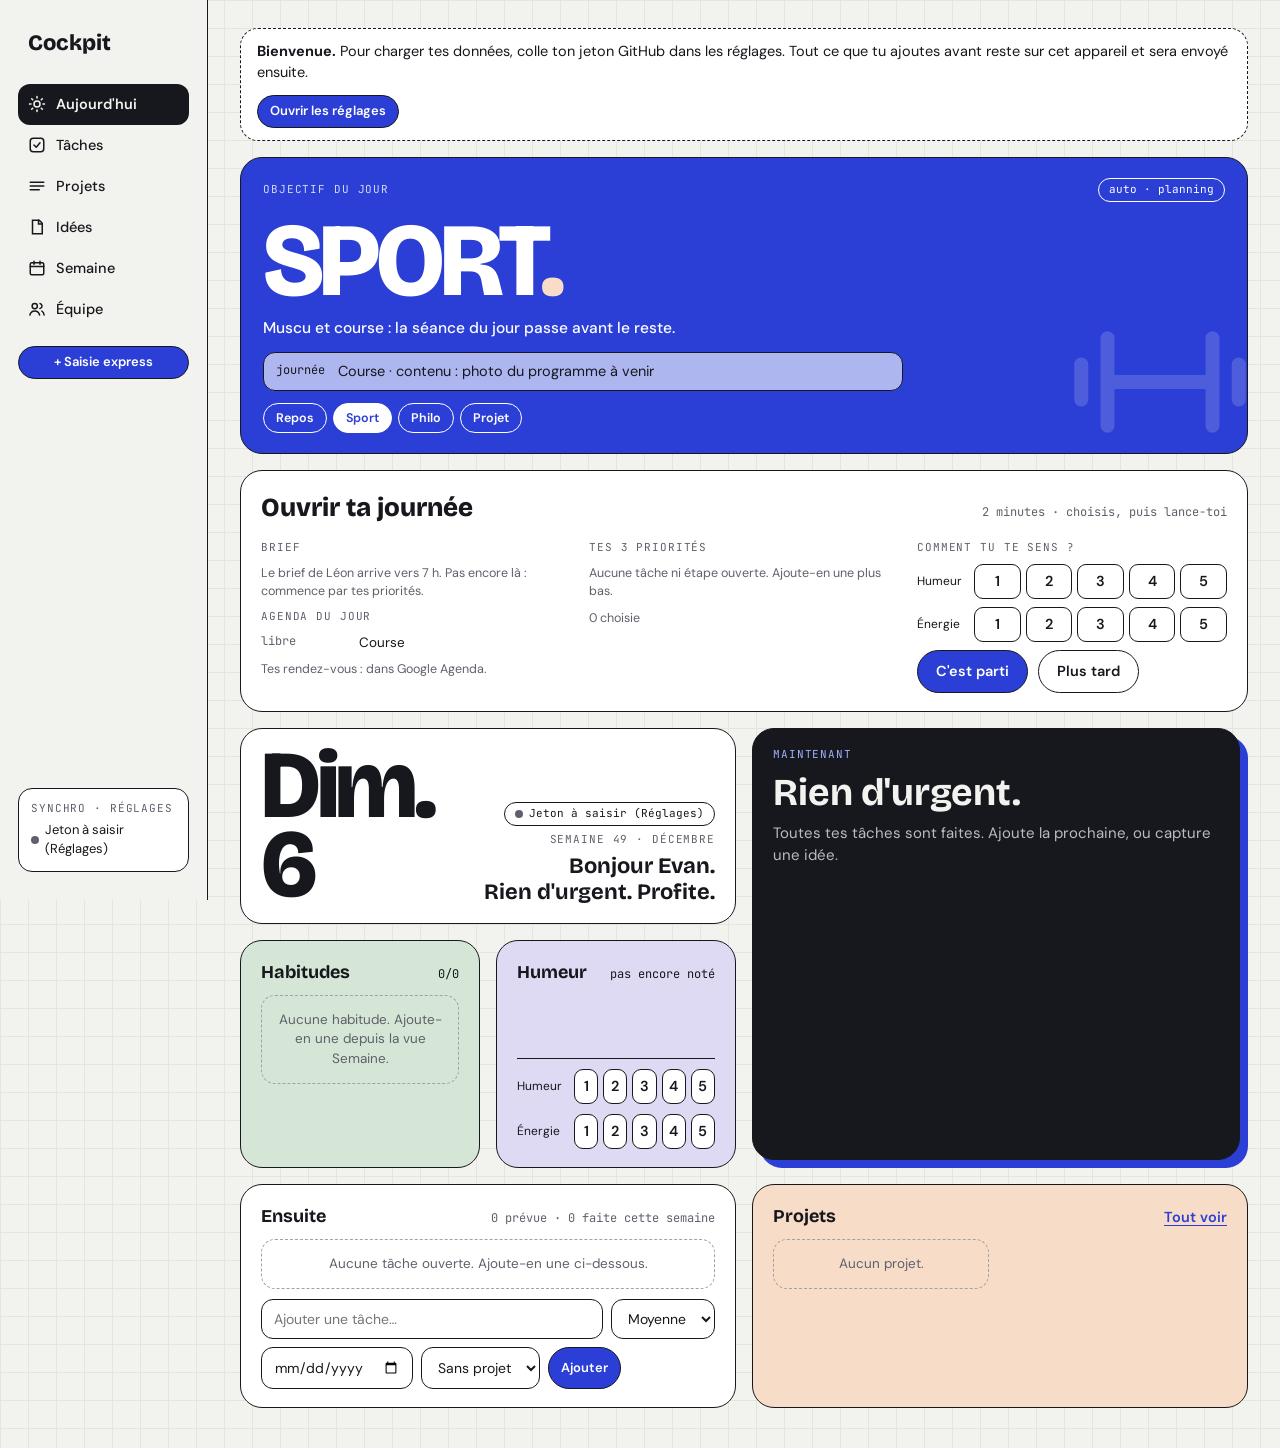
==== index.html @ 7bdf8d91 "app v1 Co-Authored-By: Claude Opus 5.5 <noreply@anthropic.com>" ====
<!doctype html>
<html lang="fr">
<head>
<meta charset="utf-8">
<meta name="viewport" content="width=device-width,initial-scale=1,viewport-fit=cover">
<title>Cockpit</title>
<meta name="description" content="Le tableau de bord d'Evan : tâches, projets, habitudes, humeur, rituels et équipe.">
<meta name="theme-color" content="#F2F3EE">
<meta name="color-scheme" content="light">
<meta name="apple-mobile-web-app-capable" content="yes">
<meta name="mobile-web-app-capable" content="yes">
<meta name="apple-mobile-web-app-title" content="Cockpit">
<meta name="apple-mobile-web-app-status-bar-style" content="default">
<link rel="manifest" href="manifest.webmanifest">
<link rel="icon" type="image/png" sizes="192x192" href="icons/icon-192.png">
<link rel="apple-touch-icon" href="icons/apple-touch-icon.png">
<link rel="preload" href="fonts/bricolage.woff2" as="font" type="font/woff2" crossorigin>
<link rel="preload" href="fonts/dmsans.woff2" as="font" type="font/woff2" crossorigin>
<link rel="stylesheet" href="styles.css">
</head>
<body>
<div class="app">
  <nav class="rail" aria-label="Navigation">
    <span class="brand">Cockpit</span>
    <div class="nav">
      <a href="#aujourdhui" data-v="aujourdhui"><svg width="18" height="18" viewBox="0 0 24 24" fill="none" stroke="currentColor" stroke-width="2" stroke-linecap="round" aria-hidden="true"><circle cx="12" cy="12" r="4"/><path d="M12 2v2M12 20v2M2 12h2M20 12h2M4.9 4.9l1.4 1.4M17.7 17.7l1.4 1.4M4.9 19.1l1.4-1.4M17.7 6.3l1.4-1.4"/></svg><span class="lbl">Aujourd'hui</span><span class="sr">Aujourd'hui</span></a>
      <a href="#taches" data-v="taches"><svg width="18" height="18" viewBox="0 0 24 24" fill="none" stroke="currentColor" stroke-width="2" stroke-linecap="round" stroke-linejoin="round" aria-hidden="true"><rect x="3" y="3" width="18" height="18" rx="4"/><path d="M8 12l3 3 5-6"/></svg><span class="lbl">Tâches</span><span class="sr">Tâches</span></a>
      <a href="#saisie" class="plus" data-qa><svg width="22" height="22" viewBox="0 0 24 24" fill="none" stroke="currentColor" stroke-width="2.4" stroke-linecap="round" aria-hidden="true"><path d="M12 5v14M5 12h14"/></svg><span class="sr">Saisie express</span></a>
      <a href="#projets" data-v="projets"><svg width="18" height="18" viewBox="0 0 24 24" fill="none" stroke="currentColor" stroke-width="2" stroke-linecap="round" aria-hidden="true"><path d="M3 7h18M3 12h18M3 17h12"/></svg><span class="lbl">Projets</span><span class="sr">Projets</span></a>
      <a href="#notes" data-v="notes"><svg width="18" height="18" viewBox="0 0 24 24" fill="none" stroke="currentColor" stroke-width="2" stroke-linecap="round" aria-hidden="true"><path d="M6 3h9l4 4v14H6z"/><path d="M14 3v5h5"/></svg><span class="lbl">Idées</span><span class="sr">Boîte à idées</span></a>
      <a href="#semaine" data-v="semaine"><svg width="18" height="18" viewBox="0 0 24 24" fill="none" stroke="currentColor" stroke-width="2" stroke-linecap="round" aria-hidden="true"><rect x="3" y="5" width="18" height="16" rx="2"/><path d="M3 10h18M8 3v4M16 3v4"/></svg><span class="lbl">Semaine</span><span class="sr">Semaine</span></a>
      <a href="#equipe" data-v="equipe"><svg width="18" height="18" viewBox="0 0 24 24" fill="none" stroke="currentColor" stroke-width="2" stroke-linecap="round" aria-hidden="true"><circle cx="9" cy="8" r="3.5"/><path d="M2.5 20c.8-3.6 3.4-5.5 6.5-5.5s5.7 1.9 6.5 5.5"/><path d="M16 4.6a3.5 3.5 0 0 1 0 6.8M18.5 14.8c1.7.8 2.7 2.6 3 5.2"/></svg><span class="lbl">Équipe</span><span class="sr">Équipe</span><span class="badge" id="eq-badge" hidden></span></a>
    </div>
    <button class="btn primary sm qa-open" type="button" data-qa>+ Saisie express</button>
    <a class="sync" href="#reglages" aria-label="Synchronisation et réglages">
      <span class="eyebrow">Synchro · Réglages</span>
      <span class="st"><span class="dot wait" id="sync-dot"></span><span id="sync-t">Démarrage…</span></span>
    </a>
  </nav>

  <main>
    <!-- AUJOURD'HUI -->
    <section class="view" id="v-aujourdhui" aria-label="Aujourd'hui">
      <div class="banner" id="setup-banner" hidden><span><strong>Bienvenue.</strong> Pour charger tes données, colle ton jeton GitHub dans les réglages. Tout ce que tu ajoutes avant reste sur cet appareil et sera envoyé ensuite.</span><a class="btn primary sm" href="#reglages" style="text-decoration:none">Ouvrir les réglages</a></div>
      <div class="bento">
        <section class="tile s4 obj" id="obj" hidden aria-label="Objectif du jour"></section>
        <section class="tile s4 ritual" id="ritual" hidden aria-label="Rituel du jour"></section>
        <section class="tile datet s2" aria-label="Date">
          <div class="bigdate" id="bigdate">—</div>
          <div class="greet"><a class="synclink" href="#reglages" id="sync-chip" aria-label="État de la synchronisation"><span class="dot wait" id="sync-dot2"></span><span id="sync-t2">…</span></a><span class="eyebrow" id="weekl">—</span><b id="greet">Bonjour Evan.</b></div>
        </section>
        <section class="tile ink focus s2 r2" id="focus" aria-labelledby="f-title"></section>
        <section class="tile sage" aria-labelledby="h-hab">
          <div class="th"><h2 id="h-hab">Habitudes</h2><span class="mono" id="hab-n">0/0</span></div>
          <div id="hab-today"></div>
        </section>
        <section class="tile lilac" aria-labelledby="h-mood">
          <div class="th"><h2 id="h-mood">Humeur</h2><span class="mono" id="mood-avg">—</span></div>
          <div class="bars" id="mood-bars" aria-hidden="true"></div>
          <div class="scale" id="sc-m"></div>
          <div class="scale" id="sc-e"></div>
        </section>
        <section class="tile s2" aria-labelledby="h-next">
          <div class="th"><h2 id="h-next">Ensuite</h2><span class="mono" id="next-meta"></span></div>
          <ul class="rows" id="next-list"></ul>
          <form class="form" id="task-form" autocomplete="off">
            <label class="sr" for="task-title">Nouvelle tâche</label>
            <input class="field grow" id="task-title" placeholder="Ajouter une tâche…" required>
            <label class="sr" for="task-prio">Priorité</label>
            <select class="field" id="task-prio"><option value="haute">Haute</option><option value="moyenne" selected>Moyenne</option><option value="basse">Basse</option></select>
            <label class="sr" for="task-due">Échéance</label>
            <input class="field" type="date" id="task-due">
            <label class="sr" for="task-goal">Projet</label>
            <select class="field" id="task-goal"><option value="">Sans projet</option></select>
            <button class="btn primary sm" type="submit" id="task-submit">Ajouter</button>
            <button class="btn sm" type="button" id="task-cancel" hidden>Annuler</button>
          </form>
        </section>
        <section class="tile peach s2" aria-labelledby="h-prj">
          <div class="th"><h2 id="h-prj">Projets</h2><a class="linkbtn" href="#projets">Tout voir</a></div>
          <div class="pgrid" id="prj-mini"></div>
        </section>
      </div>
    </section>

    <!-- SEMAINE -->
    <section class="view" id="v-semaine" aria-label="Semaine" hidden>
      <div class="wkhead">
        <div><span class="eyebrow" id="wk-range">—</span><h1 id="wk-title">Semaine</h1></div>
        <div class="btns" style="margin-top: 0;">
          <button class="btn" type="button" id="wk-prev">Semaine précédente</button>
          <button class="btn" type="button" id="wk-now" hidden>Cette semaine</button>
          <button class="btn" type="button" id="wk-next">Semaine suivante</button>
        </div>
      </div>
      <section class="tile edt" id="edt" aria-labelledby="h-edt"></section>
      <div class="days" id="days"></div>
      <div class="bento">
        <section class="tile s2" aria-labelledby="h-hw"><div class="th"><h2 id="h-hw">Habitudes de la semaine</h2></div><div class="hgrid" id="hgrid"></div></section>
        <section class="tile peach" aria-labelledby="h-left"><div class="th"><h2 id="h-left">Reste à faire</h2></div><div class="bigdate" style="font-size: 64px;" id="left-n">0</div><span id="left-t"></span></section>
        <section class="tile lilac" aria-labelledby="h-prod"><div class="th"><h2 id="h-prod">Tâches faites</h2><span class="mono">8 semaines</span></div><div id="prod"></div></section>
        <section class="tile s4" aria-labelledby="h-m30"><div class="th"><h2 id="h-m30">Humeur et énergie</h2><span class="mono">30 jours · <span style="color: var(--blue);">humeur</span> · énergie</span></div><div id="m30"></div></section>
      </div>
    </section>

    <!-- TACHES -->
    <section class="view" id="v-taches" aria-label="Tâches" hidden>
      <div class="wkhead"><div><span class="eyebrow" id="tk-meta">—</span><h1 id="tk-h">Tâches</h1></div><button class="btn primary sm" type="button" data-qa>+ Nouvelle tâche</button></div>
      <div class="tabs" id="tk-tabs" role="group" aria-label="Listes"></div>
      <div class="tabs" id="tk-tagbar" role="group" aria-label="Filtrer par tag" hidden></div>
      <section class="tile" id="tk-body" aria-live="polite"></section>
    </section>

    <!-- PROJETS -->
    <section class="view" id="v-projets" aria-label="Projets" hidden>
      <div class="wkhead"><div><span class="eyebrow" id="prj-meta">—</span><h1>Projets</h1></div></div>
      <form class="form tile" id="goal-form" autocomplete="off" style="flex-direction: row; padding: 12px;">
        <label class="sr" for="goal-title">Nouveau projet</label>
        <input class="field grow" id="goal-title" placeholder="Nouveau projet…" required>
        <button class="btn primary sm" type="submit">Créer le projet</button>
      </form>
      <section class="tile peach" id="shop" hidden aria-labelledby="h-shop">
        <div class="th"><h2 id="h-shop">Liste d'achats</h2><button class="btn sm" type="button" id="shop-copy">Copier la liste</button></div>
        <ul class="plist shop" id="shop-list"></ul>
      </section>
      <div class="pcards" id="pcards"></div>
    </section>

    <!-- NOTES -->
    <section class="view" id="v-notes" aria-label="Notes" hidden>
      <div class="wkhead"><div><span class="eyebrow">Capture rapide</span><h1>Boîte à idées</h1></div></div>
      <section class="tile" aria-labelledby="h-cap">
        <div class="th"><h2 id="h-cap">Vider ta tête</h2><span class="mono">texte et références : Léon range tout le soir</span></div>
        <div class="capkinds" role="group" aria-label="Type de capture" id="kinds"></div>
        <label class="sr" for="cap-text">Ta capture</label>
        <textarea class="field" id="cap-text" placeholder="Une idée, une référence, une chose à acheter, une pensée pour ton journal…"></textarea>
        <div class="caprow">
          <label class="sr" for="cap-goal">Projet concerné</label>
          <select class="field" id="cap-goal"><option value="">Projet : à deviner</option></select>
        </div>
        <div class="btns" style="margin-top: 0;"><button class="btn primary sm" type="button" id="cap-save">Enregistrer</button><span class="hint" id="cap-hint">Photos : pas encore dans l'app. Décris la photo en texte, ou envoie-la dans le Cockpit en ligne ou au bureau de Léon.</span></div>
      </section>
      <section class="tile" aria-labelledby="h-inbox">
        <div class="th"><h2 id="h-inbox">En attente de rangement</h2><span class="mono" id="inbox-n"></span></div>
        <span class="hint" id="inbox-hint" hidden>La revue du soir de Léon range tout ça dans le coffre.</span>
        <div id="inbox"></div>
      </section>
    </section>

    <!-- ÉQUIPE -->
    <section class="view" id="v-equipe" aria-label="Équipe" hidden>
      <div class="wkhead"><div><span class="eyebrow" id="eq-meta">—</span><h1>Équipe</h1></div></div>
      <section class="tile ink" aria-labelledby="h-ask">
        <div class="th"><h2 id="h-ask">Demande à Léon</h2><span class="mono" style="color:#B8BCC6">ton directeur de compte</span></div>
        <label class="sr" for="eq-text">Ta demande</label>
        <textarea class="field" id="eq-text" placeholder="Ce que tu veux qu'on fasse pour toi : « compare 3 assurances habitation pour l'appart », « fais-moi une fiche de révision sur Newton »…"></textarea>
        <div class="form">
          <label class="sr" for="eq-due">Pour quand (optionnel)</label><input type="date" class="field" id="eq-due" title="Pour quand (optionnel)">
          <button class="btn light sm" type="button" id="eq-send">Envoyer à Léon</button>
          <a class="btn outline sm" style="text-decoration:none" href="https://claude.ai/code/session_01Lu3W2sovapt3TaBs8cNgh7" target="_blank" rel="noopener">Ouvrir le bureau de Léon ↗</a>
        </div>
        <span class="hint" style="color:#B8BCC6">Ici : une demande courte, traitée vers 7 h, 13 h et 20 h. Pour discuter, joindre un document ou suivre un travail en direct : le bureau de Léon.</span>
      </section>
      <section class="tile" aria-labelledby="h-tk">
        <div class="th"><h2 id="h-tk">Tickets</h2><span class="mono" id="eq-n"></span></div>
        <div class="tabs" id="eq-tabs" role="group" aria-label="Filtrer les tickets"></div>
        <div id="eq-list"></div>
      </section>
      <div class="bento">
        <section class="tile s2 lilac" aria-labelledby="h-com"><div class="th"><h2 id="h-com">Comité de direction</h2><span class="mono" id="eq-com-d"></span></div><div class="brief" id="eq-com"></div></section>
        <section class="tile s2 peach" aria-labelledby="h-bud"><div class="th"><h2 id="h-bud">Budget IA</h2><span class="mono">tickets traités · 7 jours</span></div><div id="eq-bud"></div></section>
        <section class="tile s4" aria-labelledby="h-team"><div class="th"><h2 id="h-team">L'équipe</h2><span class="mono">qui fait quoi</span></div><div class="team" id="eq-team"></div></section>
        <section class="tile s4" aria-labelledby="h-jrn"><div class="th"><h2 id="h-jrn">Journal des actions</h2><span class="mono">les plus récentes</span></div><ul class="jrn" id="eq-jrn"></ul></section>
      </div>
    </section>

    <!-- RÉGLAGES -->
    <section class="view" id="v-reglages" aria-label="Réglages" hidden>
      <div class="wkhead"><div><span class="eyebrow" id="set-meta">Synchronisation avec le coffre</span><h1>Réglages</h1></div></div>
      <div class="bento">
        <section class="tile s2" aria-labelledby="h-sync">
          <div class="th"><h2 id="h-sync">Synchronisation</h2><span class="mono" id="set-st"></span></div>
          <dl class="kv2" id="set-kv"></dl>
          <div class="btns"><button class="btn primary sm" type="button" id="set-sync">Synchroniser maintenant</button></div>
        </section>
        <section class="tile s2 lilac" aria-labelledby="h-tok">
          <div class="th"><h2 id="h-tok">Jeton GitHub</h2><span class="mono" id="tok-st"></span></div>
          <form id="set-form" class="setgrid" autocomplete="off">
            <label class="full">Jeton (« fine-grained », limité au dépôt du coffre)
              <input class="field" type="password" id="set-token" placeholder="github_pat_…" autocomplete="off" autocapitalize="off" spellcheck="false">
            </label>
            <details class="adv full"><summary>Dépôt et dossier (déjà remplis)</summary>
              <div class="setgrid" style="margin-top:8px">
                <label>Propriétaire<input class="field" id="set-owner" autocapitalize="off" spellcheck="false"></label>
                <label>Dépôt<input class="field" id="set-repo" autocapitalize="off" spellcheck="false"></label>
                <label>Branche<input class="field" id="set-branch" autocapitalize="off" spellcheck="false"></label>
                <label>Dossier des données<input class="field" id="set-dir" autocapitalize="off" spellcheck="false"></label>
              </div>
            </details>
            <div class="btns full" style="margin-top:0"><button class="btn primary sm" type="submit">Enregistrer</button><button class="btn sm" type="button" id="set-test">Tester le jeton</button></div>
            <div class="full" id="set-res" role="status"></div>
          </form>
          <span class="hint">Le jeton reste seulement sur cet appareil. Il n'est jamais écrit dans le coffre. Laisse le champ vide pour garder le jeton actuel.</span>
        </section>
        <section class="tile s2 peach" aria-labelledby="h-lim">
          <div class="th"><h2 id="h-lim">Ce que l'app ne fait pas (v1)</h2></div>
          <ul class="limits">
            <li>Pas de copilote : demande à Léon (onglet Équipe ou son bureau).</li>
            <li>Pas de photos : les photos déjà jointes restent visibles dans le Cockpit en ligne.</li>
            <li>Pas de Google Agenda : l'app montre le programme de 10 semaines, pas tes rendez-vous.</li>
          </ul>
        </section>
        <section class="tile s2" aria-labelledby="h-dev">
          <div class="th"><h2 id="h-dev">Cet appareil</h2><span class="mono" id="app-ver"></span></div>
          <span class="hint">Effacer le jeton et la copie locale (par exemple avant de prêter ou de revendre l'appareil). Les changements pas encore envoyés seraient perdus.</span>
          <div class="btns"><button class="x" type="button" id="set-forget">Oublier cet appareil</button></div>
        </section>
      </div>
    </section>
  </main>
</div>
<div class="toast" id="toast" hidden role="status"></div>
<div class="update" id="update" hidden role="status"><span>Nouvelle version de l'app.</span><button class="btn light sm" type="button" id="update-go">Recharger</button></div>
<div class="qa-back" id="qa" hidden>
  <form class="tile qa" id="qa-form" autocomplete="off" role="dialog" aria-modal="true" aria-labelledby="qa-h">
    <div class="th"><h2 id="qa-h">Saisie express</h2><span class="mono">touche N · Échap pour fermer</span></div>
    <label class="sr" for="qa-title">Titre de la tâche</label>
    <input class="field ttl" id="qa-title" placeholder="Nouvelle tâche… (#tag pour étiqueter)" required maxlength="200">
    <span class="eyebrow">Quand je la fais</span>
    <div class="tabs" id="qa-when" role="group" aria-label="Quand"></div>
    <label class="sr" for="qa-start">Date où je m'y mets</label>
    <input type="date" class="field" id="qa-start" hidden>
    <div class="form">
      <label class="sr" for="qa-goal">Projet</label><select class="field grow" id="qa-goal"></select>
      <label class="sr" for="qa-prio">Priorité</label><select class="field" id="qa-prio"><option value="haute">Haute</option><option value="moyenne" selected>Moyenne</option><option value="basse">Basse</option></select>
      <label class="sr" for="qa-due">Échéance</label><input type="date" class="field" id="qa-due" title="Échéance (date limite)">
    </div>
    <label class="sr" for="qa-tags">Tags</label>
    <input class="field" id="qa-tags" placeholder="Tags, séparés par des virgules (ex. école, appel)">
    <div class="btns"><button class="btn primary" type="submit">Ajouter</button><button class="btn" type="button" id="qa-close">Annuler</button></div>
    <span class="hint" id="qa-hint">Sans choix, elle va dans la boîte de réception : tu la tries plus tard.</span>
  </form>
</div>
<script src="merge.js"></script>
<script src="store.js"></script>
<script src="app.js"></script>
</body>
</html>
---- styles.css ----
/* Cockpit app · styles. Direction artistique du Cockpit (« Encre × Bento ») : papier quadrillé, tuiles cernées d'encre.
   Polices embarquées (fonts/, licence SIL Open Font License) : l'app ne charge rien depuis Internet. */
@font-face { font-family: "Bricolage Grotesque"; src: url(fonts/bricolage.woff2) format("woff2"); font-weight: 200 800; font-style: normal; font-display: swap; }
@font-face { font-family: "DM Sans"; src: url(fonts/dmsans.woff2) format("woff2"); font-weight: 100 1000; font-style: normal; font-display: swap; }
@font-face { font-family: "JetBrains Mono"; src: url(fonts/jbmono.woff2) format("woff2"); font-weight: 100 800; font-style: normal; font-display: swap; }
html { padding-top: env(safe-area-inset-top, 0px); scroll-padding-top: env(safe-area-inset-top, 0px); -webkit-text-size-adjust: 100%; }
body { margin: 0; padding: 0; }
img { max-width: 100%; }
[hidden]:not([hidden=until-found i]) { display: none !important; }
:root {
  color-scheme: light;
  --paper: #F2F3EE; --grid: #E4E6DE; --ink: #16181D; --ink-2: #262932; --muted: #5D616B; --line: #DADCD3;
  --blue: #2B3FD6; --blue-soft: #9FB0FF; --white: #FFFFFF;
  --sage: #D6E6D6; --lilac: #DFDAF3; --peach: #F7DCC8; --good: #2F8A57; --bad: #B33A24;
  --f-display: "Bricolage Grotesque", "Avenir Next", system-ui, sans-serif;
  --f-body: "DM Sans", system-ui, -apple-system, "Segoe UI", sans-serif;
  --f-mono: "JetBrains Mono", ui-monospace, "SF Mono", Menlo, monospace;
}
* { box-sizing: border-box; }
html, body { background: var(--paper); }
body { color: var(--ink); font-family: var(--f-body); font-size: 14.5px; line-height: 1.45;
  background-image: linear-gradient(var(--grid) 1px, transparent 1px), linear-gradient(90deg, var(--grid) 1px, transparent 1px); background-size: 28px 28px; }
button, input, select, textarea { font: inherit; color: inherit; }
:focus-visible { outline: 2.5px solid var(--blue); outline-offset: 2px; }
.sr { position: absolute; width: 1px; height: 1px; overflow: hidden; clip: rect(0 0 0 0); white-space: nowrap; }
.mono { font-family: var(--f-mono); }
.eyebrow { font-family: var(--f-mono); font-size: 11px; letter-spacing: .08em; text-transform: uppercase; color: var(--muted); }

.app { display: flex; min-height: 100vh; }
.rail { width: 208px; flex: none; border-right: 1.5px solid var(--ink); background: var(--paper); padding: 28px 18px; display: flex; flex-direction: column; gap: 6px; position: sticky; top: 0; height: 100vh; }
.brand { font-family: var(--f-display); font-weight: 800; font-size: 22px; padding: 0 10px 18px; }
.nav a { display: flex; align-items: center; gap: 10px; padding: 10px; border-radius: 12px; color: var(--ink); text-decoration: none; font-weight: 500; }
.nav a:hover { background: var(--white); }
.nav a[aria-current="page"] { background: var(--ink); color: var(--paper); font-weight: 600; }
.nav svg { flex: none; }
.nav .plus { display: none; }
.sync { margin-top: auto; border: 1.5px solid var(--ink); border-radius: 14px; background: var(--white); padding: 12px; display: flex; flex-direction: column; gap: 4px; }
.sync .st { display: flex; align-items: center; gap: 6px; font-size: 13px; }
.dot { width: 8px; height: 8px; border-radius: 50%; background: var(--muted); flex: none; }
.dot.ok { background: var(--good); } .dot.wait { background: #C28A1C; } .dot.err { background: var(--bad); }

main { flex: 1; min-width: 0; padding-block: 28px 40px; padding-left: max(32px, env(safe-area-inset-left, 0px)); padding-right: max(32px, env(safe-area-inset-right, 0px)); display: flex; flex-direction: column; gap: 16px; max-width: 1280px; }
.view { display: flex; flex-direction: column; gap: 16px; }
.view[hidden] { display: none !important; }
.bento { display: grid; grid-template-columns: repeat(4, minmax(0, 1fr)); gap: 16px; grid-auto-flow: row dense; }
.s2 { grid-column: span 2; } .s4 { grid-column: span 4; } .r2 { grid-row: span 2; }

.tile { border: 1.5px solid var(--ink); border-radius: 22px; background: var(--white); padding: 18px 20px; display: flex; flex-direction: column; gap: 10px; min-width: 0; }
.tile.sage { background: var(--sage); } .tile.lilac { background: var(--lilac); } .tile.peach { background: var(--peach); }
.tile.ink { background: var(--ink); color: var(--paper); box-shadow: 8px 8px 0 var(--blue); margin: 0 8px 8px 0; }
.th { display: flex; justify-content: space-between; align-items: baseline; gap: 10px; }
.th h2, .th h3 { margin: 0; font-family: var(--f-display); font-weight: 700; font-size: 18px; }
.th .mono { font-size: 12px; color: var(--muted); }
.tile.sage .th .mono, .tile.lilac .th .mono, .tile.peach .th .mono { color: var(--ink); }

/* date tile */
.datet { flex-direction: row; align-items: flex-end; justify-content: space-between; gap: 16px; min-height: 170px; }
.bigdate { font-family: var(--f-display); font-weight: 800; font-size: 96px; line-height: .82; letter-spacing: -.04em; }
.greet { display: flex; flex-direction: column; align-items: flex-end; gap: 6px; text-align: right; }
.greet b { font-family: var(--f-display); font-weight: 700; font-size: 22px; line-height: 1.15; text-wrap: balance; }

/* focus */
.focus .fh { display: flex; justify-content: space-between; align-items: center; gap: 10px; }
.focus .fh .eyebrow { color: var(--blue-soft); }
.pill { display: inline-flex; align-items: center; font-size: 12px; font-weight: 600; padding: 3px 10px; border-radius: 999px; background: var(--peach); color: var(--ink); white-space: nowrap; }
.pill.blue { background: var(--blue); color: var(--white); } .pill.ghost { background: transparent; border: 1.5px solid currentColor; }
.ftitle { font-family: var(--f-display); font-weight: 700; font-size: 38px; line-height: 1.05; overflow-wrap: anywhere; text-wrap: balance; }
.fmeta { color: #B8BCC6; font-size: 15px; }
.steps { display: flex; flex-direction: column; gap: 8px; list-style: none; margin: 0; padding: 0; }
.step { display: grid; grid-template-columns: auto minmax(0, 1fr) auto; align-items: center; gap: 12px; padding: 11px 14px; border-radius: 14px; background: var(--ink-2); }
.step.next { outline: 1.5px solid var(--blue-soft); }
.step.done .t { text-decoration: line-through; color: #8C919C; }
.step .t { overflow-wrap: anywhere; }
.box { width: 20px; height: 20px; border-radius: 6px; border: 1.5px solid currentColor; background: transparent; padding: 0; cursor: pointer; display: grid; place-items: center; color: inherit; flex: none; }
.box.on { background: var(--blue); border-color: var(--blue); }
.box.on::after { content: ""; width: 9px; height: 5px; border-left: 2px solid #fff; border-bottom: 2px solid #fff; transform: rotate(-45deg) translate(1px, -1px); }
.focus .box { color: var(--blue-soft); }
.addline { display: flex; gap: 8px; }
.addline input { flex: 1; min-width: 0; }
.field { background: var(--white); border: 1.5px solid var(--ink); border-radius: 12px; padding: 9px 12px; font-size: 14px; }
.field:focus { outline: none; border-color: var(--blue); box-shadow: 0 0 0 2px var(--blue-soft); }
.focus .field { background: var(--ink-2); border-color: #3A3E49; color: var(--paper); }
.focus .field::placeholder { color: #8C919C; }
.btns { display: flex; flex-wrap: wrap; gap: 10px; margin-top: auto; }
.btn { border: 1.5px solid var(--ink); border-radius: 999px; padding: 10px 18px; font-weight: 600; cursor: pointer; background: var(--white); color: var(--ink); }
.btn:hover { background: var(--paper); }
.btn.primary { background: var(--blue); border-color: var(--ink); color: var(--white); }
.btn.primary:hover { filter: brightness(1.08); background: var(--blue); }
.btn.light { background: var(--paper); border-color: var(--paper); color: var(--ink); }
.btn.outline { background: transparent; border-color: #5D616B; color: var(--paper); }
.btn.outline:hover { border-color: var(--paper); background: transparent; }
.btn.sm { padding: 6px 12px; font-size: 13px; }
.btn:disabled { opacity: .45; cursor: not-allowed; }
.x { background: none; border: 0; color: var(--muted); cursor: pointer; padding: 4px 8px; border-radius: 8px; font-size: 13px; }
.x:hover { color: var(--bad); background: rgba(179,58,36,.08); }
.x.arm { color: var(--bad); font-weight: 600; }
.x.go { color: var(--muted); }
.x.go[aria-pressed="true"] { color: var(--white); background: var(--blue); }
.x.go[aria-pressed="true"]:hover { color: var(--white); background: var(--blue); filter: brightness(1.1); }
.tag.doing { font-family: var(--f-body); font-weight: 600; font-size: 12px; color: var(--blue); background: #EEF0FD; border: 1.5px solid var(--blue); padding: 1px 8px; border-radius: 999px; }
.plist .tag.doing { margin-left: 6px; white-space: nowrap; vertical-align: 1px; }
.focus .x { color: #8C919C; }

/* habits / mood */
.hab { display: flex; align-items: center; gap: 10px; width: 100%; background: none; border: 0; padding: 4px 0; cursor: pointer; text-align: left; }
.hab .sq { width: 24px; height: 24px; border-radius: 7px; border: 1.5px solid var(--ink); background: var(--white); flex: none; display: grid; place-items: center; }
.hab.on .sq { background: var(--ink); }
.hab.on .sq::after { content: ""; width: 10px; height: 5px; border-left: 2px solid var(--paper); border-bottom: 2px solid var(--paper); transform: rotate(-45deg) translate(1px, -1px); }
.hab .n { flex: 1; min-width: 0; overflow-wrap: anywhere; }
.hab .s { font-family: var(--f-mono); font-size: 11px; }
.bars { display: flex; align-items: flex-end; gap: 5px; height: 64px; border-bottom: 1.5px solid var(--ink); }
.bars span { flex: 1; border-radius: 6px 6px 0 0; background: var(--ink); min-height: 2px; }
.bars span.hi { background: var(--blue); } .bars span.none { background: transparent; }
.scale { display: grid; grid-template-columns: 52px repeat(5, minmax(0, 1fr)); gap: 5px; align-items: center; }
.scale .l { font-size: 12px; }
.lv { border: 1.5px solid var(--ink); border-radius: 9px; background: var(--white); padding: 6px 0; font-weight: 600; cursor: pointer; min-height: 34px; }
.lv:hover { background: var(--paper); }
.lv.on { background: var(--blue); color: var(--white); }

/* lists */
.rows { list-style: none; margin: 0; padding: 0; display: flex; flex-direction: column; }
.row { display: grid; grid-template-columns: auto minmax(0, 1fr) auto auto; align-items: center; gap: 12px; padding: 10px 0; border-top: 1px solid var(--line); }
.row .t { overflow-wrap: anywhere; }
.row.done .t { text-decoration: line-through; color: var(--muted); }
.tags { display: flex; gap: 6px; flex-wrap: wrap; justify-content: flex-end; align-items: center; }
.tag { font-family: var(--f-mono); font-size: 11px; color: var(--muted); white-space: nowrap; }
.tag.late { font-family: var(--f-body); font-weight: 600; font-size: 12px; color: var(--ink); background: var(--peach); padding: 2px 9px; border-radius: 999px; }
.tag.today { font-family: var(--f-body); font-weight: 600; font-size: 12px; color: var(--white); background: var(--blue); padding: 2px 9px; border-radius: 999px; }
.tag.goal { max-width: 140px; overflow: hidden; text-overflow: ellipsis; }
.tag.claude { color: var(--blue); }
.empty { color: var(--muted); font-size: 13.5px; padding: 14px; border: 1.5px dashed #9EA2AA; border-radius: 14px; text-align: center; }
.form { display: flex; flex-wrap: wrap; gap: 8px; }
.form .grow { flex: 1 1 220px; min-width: 0; }
.pbar { height: 10px; border: 1.5px solid var(--ink); border-radius: 6px; background: var(--white); overflow: hidden; }
.pbar i { display: block; height: 100%; background: var(--blue); }
.prj { display: flex; flex-direction: column; gap: 5px; }
.prj .top { display: flex; justify-content: space-between; gap: 8px; }
.prj .top span:first-child { overflow-wrap: anywhere; }
.pgrid { display: grid; grid-template-columns: repeat(2, minmax(0, 1fr)); gap: 12px 22px; }
.linkbtn { background: none; border: 0; padding: 0; color: var(--blue); font-weight: 600; cursor: pointer; text-decoration: underline; text-underline-offset: 3px; }
.brief { white-space: pre-wrap; overflow-wrap: anywhere; }
.brief p { margin: 0 0 6px; }

/* week */
.wkhead { display: flex; align-items: flex-end; justify-content: space-between; gap: 16px; flex-wrap: wrap; }
.wkhead h1 { margin: 0; font-family: var(--f-display); font-weight: 800; font-size: 52px; line-height: .95; letter-spacing: -.03em; }
.days { display: grid; grid-template-columns: repeat(7, minmax(0, 1fr)); gap: 10px; }
.day { border: 1.5px solid var(--ink); border-radius: 18px; background: var(--white); padding: 14px; display: flex; flex-direction: column; gap: 6px; min-height: 230px; min-width: 0; }
.day.done { background: var(--sage); }
.day.today { background: var(--ink); color: var(--paper); box-shadow: 6px 6px 0 var(--blue); }
.day.future { border-style: dashed; background: var(--paper); }
.day .dh { display: flex; justify-content: space-between; align-items: baseline; }
.day .dn { font-family: var(--f-display); font-weight: 700; font-size: 26px; }
.day .it { font-size: 12.5px; overflow-wrap: anywhere; }
.day .it.d { text-decoration: line-through; opacity: .75; }
.day .foot { margin-top: auto; display: flex; justify-content: space-between; align-items: center; gap: 4px; flex-wrap: wrap; }
.chip { font-size: 12px; background: var(--lilac); color: var(--ink); padding: 2px 8px; border-radius: 999px; }
.hgrid { display: grid; grid-template-columns: minmax(90px, 140px) repeat(7, minmax(0, 1fr)); gap: 6px; align-items: center; font-size: 13px; }
.hgrid .c { height: 26px; border-radius: 7px; border: 1.5px solid var(--ink); background: var(--white); cursor: pointer; padding: 0; }
.hgrid .c.on { background: var(--blue); }
.hgrid .c.fut { border-style: dashed; border-color: #9EA2AA; cursor: default; background: transparent; }
.hgrid .h { font-family: var(--f-mono); font-size: 10.5px; text-align: center; color: var(--muted); }
.hgrid .h.now { color: var(--blue); font-weight: 500; }
.hgrid .n { overflow-wrap: anywhere; }
svg.chart { display: block; width: 100%; height: auto; }
.ax { fill: var(--muted); font-family: var(--f-mono); font-size: 10px; }
.gl { stroke: var(--line); stroke-width: 1; }

/* projects */
.pcards { display: grid; grid-template-columns: repeat(auto-fill, minmax(300px, 1fr)); gap: 16px; }
.pcard .pct { font-family: var(--f-display); font-weight: 700; font-size: 32px; line-height: 1; }
.plist { list-style: none; margin: 0; padding: 0; display: flex; flex-direction: column; gap: 6px; }
.plist li { display: grid; grid-template-columns: auto minmax(0, 1fr) auto; gap: 10px; align-items: center; }
.plist li.done .t { text-decoration: line-through; color: var(--muted); }
.plist .t { overflow-wrap: anywhere; }
.plist .box { color: var(--ink); width: 18px; height: 18px; }
input[type=range] { width: 100%; accent-color: var(--blue); }

/* notes */
.capkinds { display: flex; gap: 6px; flex-wrap: wrap; }
.kind { border: 1.5px solid var(--ink); border-radius: 999px; padding: 6px 12px; font-size: 13px; font-weight: 600; cursor: pointer; background: var(--white); }
.kind[aria-pressed="true"] { background: var(--ink); color: var(--paper); }
.kind.k-idee { background: var(--lilac); } .kind.k-journal { background: var(--sage); } .kind.k-tache { background: var(--peach); }
.kind[aria-pressed="true"].k-idee, .kind[aria-pressed="true"].k-journal, .kind[aria-pressed="true"].k-tache { background: var(--ink); }
textarea.field { resize: vertical; min-height: 90px; line-height: 1.45; }
.note { display: grid; grid-template-columns: auto minmax(0, 1fr) auto; gap: 12px; align-items: start; padding: 12px 0; border-top: 1px solid var(--line); }
.note .txt { white-space: pre-wrap; overflow-wrap: anywhere; }
.note .meta { font-family: var(--f-mono); font-size: 11px; color: var(--muted); }

/* photos + lists */
.caprow { display: flex; flex-wrap: wrap; gap: 8px; align-items: center; }
.photobtn { display: inline-flex; align-items: center; gap: 8px; border: 1.5px solid var(--ink); border-radius: 999px; padding: 7px 14px; font-weight: 600; font-size: 13px; cursor: pointer; background: var(--sage); }
.photobtn:focus-within { outline: 2.5px solid var(--blue); outline-offset: 2px; }
.photobtn input { position: absolute; width: 1px; height: 1px; opacity: 0; }
.thumbs { display: flex; flex-wrap: wrap; gap: 8px; }
.thumbs:empty { display: none; }
.thumb { position: relative; width: 76px; height: 76px; border: 1.5px solid var(--ink); border-radius: 12px; overflow: hidden; background: var(--paper); flex: none; }
.thumb img { width: 100%; height: 100%; object-fit: cover; display: block; }
.thumb button { position: absolute; top: 3px; right: 3px; width: 24px; height: 24px; border-radius: 50%; border: 0; background: var(--ink); color: var(--paper); cursor: pointer; font-size: 12px; line-height: 1; }
a.thumb { display: block; }
.note .acts2 { display: flex; flex-wrap: wrap; gap: 6px; margin-top: 8px; align-items: center; }
.kchip { font-family: var(--f-mono); font-size: 10.5px; letter-spacing: .04em; text-transform: uppercase; padding: 2px 7px; border-radius: 6px; border: 1px solid var(--ink); white-space: nowrap; }
.kchip.achat { background: var(--peach); } .kchip.ref { background: var(--lilac); }
.plist .sub { display: block; font-size: 12px; color: var(--muted); }
.shop li { grid-template-columns: auto minmax(0, 1fr) auto; }
.shop .from { font-family: var(--f-mono); font-size: 11px; color: var(--muted); white-space: nowrap; max-width: 140px; overflow: hidden; text-overflow: ellipsis; }

/* envie 0-5 on project steps */
.envie { display: flex; gap: 4px; align-items: center; margin-top: 5px; flex-wrap: wrap; }
.ev { width: 26px; height: 16px; border-radius: 8px; border: 1.5px solid var(--ink); background: var(--white); padding: 0; cursor: pointer; }
.ev:hover { background: var(--paper); }
.evl { font-family: var(--f-mono); font-size: 10.5px; color: var(--muted); margin-left: 4px; }
.plist li.done .envie { display: none; }

/* rituel du matin et du soir */
.ritual { gap: 14px; }
.ritual .rh { display: flex; justify-content: space-between; align-items: baseline; gap: 10px; flex-wrap: wrap; }
.ritual .rh h2 { margin: 0; font-family: var(--f-display); font-weight: 800; font-size: 26px; }
.ritual .cols { display: grid; grid-template-columns: repeat(3, minmax(0, 1fr)); gap: 18px; }
.ritual .col { display: flex; flex-direction: column; gap: 8px; min-width: 0; }
.ritual .pick { display: flex; gap: 10px; align-items: flex-start; padding: 9px 11px; border: 1.5px solid var(--line); border-radius: 12px; cursor: pointer; background: var(--white); font-size: 14px; }
.ritual .pick:has(input:checked) { border-color: var(--blue); background: #EEF0FD; }
.ritual .pick input { accent-color: var(--blue); margin: 3px 0 0; flex: none; width: 18px; height: 18px; }
.ritual .pick small { display: block; font-family: var(--f-mono); font-size: 10.5px; color: var(--muted); }
.ritual .ev-row { display: flex; gap: 10px; font-size: 13.5px; }
.ritual .ev-row .tm { font-family: var(--f-mono); font-size: 12px; min-width: 88px; color: var(--muted); }
.ritual .brief { font-size: 13.5px; max-height: 240px; overflow-y: auto; }
.ritual.ink .pick { background: var(--ink-2); border-color: #3A3E49; color: var(--paper); }
.ritual.ink .pick small, .ritual.ink .ev-row .tm, .ritual.ink .eyebrow { color: #B8BCC6; }
.ritual.ink .hab .sq { border-color: var(--paper); background: transparent; }
.ritual.ink .hab.on .sq { background: var(--blue); border-color: var(--blue); }
.ritual.ink .lv { background: var(--ink-2); color: var(--paper); border-color: #5D616B; }
.ritual.ink .lv.on { background: var(--blue); border-color: var(--blue); }
.ritual.ink .field { background: var(--ink-2); border-color: #3A3E49; color: var(--paper); }
.ritual.ink .field::placeholder { color: #8C919C; }
.strip { flex-direction: row; align-items: center; flex-wrap: wrap; gap: 10px 16px; padding: 12px 18px; }
.strip .si { display: inline-flex; align-items: center; gap: 8px; font-size: 14px; }
.strip .si.done span { text-decoration: line-through; color: var(--muted); }
@media (max-width: 1100px) { .ritual .cols { grid-template-columns: minmax(0, 1fr); } }

.hint { font-size: 12.5px; color: var(--muted); }

.toast { position: fixed; left: 50%; transform: translateX(-50%); bottom: calc(96px + env(safe-area-inset-bottom, 0px)); background: var(--ink); color: var(--paper); padding: 10px 16px; border-radius: 14px; font-size: 13.5px; z-index: 30; max-width: calc(100% - 32px); }
.banner { border: 1.5px dashed var(--ink); border-radius: 18px; background: var(--white); padding: 12px 16px; display: flex; gap: 12px; align-items: center; justify-content: space-between; flex-wrap: wrap; }

.tabs { display: flex; gap: 6px; flex-wrap: wrap; align-items: center; }
.tabs .kind .n { font-family: var(--f-mono); font-size: 11px; margin-left: 6px; opacity: .75; }
.tabs .kind.k-tag { background: var(--white); color: var(--blue); border-color: var(--blue); font-family: var(--f-mono); font-weight: 500; }
.tabs .kind.k-tag[aria-pressed="true"] { background: var(--blue); color: var(--white); }
button.tag { background: none; border: 0; padding: 0; cursor: pointer; }
.tag.tg { color: var(--blue); }
.row .when { grid-column: 1 / -1; display: flex; flex-wrap: wrap; gap: 6px; align-items: center; padding-left: 30px; }
.row .when .kind { padding: 5px 10px; font-size: 12.5px; }
.row .when input[type=date] { padding: 4px 8px; border-radius: 999px; font-size: 12.5px; }
.grp { font-family: var(--f-mono); font-size: 11px; letter-spacing: .08em; text-transform: uppercase; color: var(--ink); padding: 14px 0 4px; list-style: none; }
.grp:first-child { padding-top: 0; }
.grp .c { color: var(--muted); margin-left: 8px; }
.area-h { grid-column: 1 / -1; margin: 10px 0 -6px; font-family: var(--f-display); font-weight: 700; font-size: 24px; display: flex; align-items: baseline; gap: 10px; }
.area-h:first-child { margin-top: 0; }
.area-h .mono { font-size: 11px; color: var(--muted); font-weight: 400; }
.field.area { padding: 4px 10px; font-size: 12.5px; border-radius: 999px; width: 170px; max-width: 100%; background: transparent; }
.plist li.sec-h { display: block; font-family: var(--f-mono); font-size: 11px; letter-spacing: .08em; text-transform: uppercase; color: var(--ink); border-bottom: 1px solid var(--ink); padding: 8px 0 2px; }
.qa-open { margin-top: 10px; }
.qa-back { position: fixed; inset: 0; z-index: 40; background: rgba(22, 24, 29, .38); display: flex; align-items: flex-start; justify-content: center; padding: 11vh 16px 16px; overflow-y: auto; }
.qa-back[hidden] { display: none; }
.qa { width: min(580px, 100%); box-shadow: 8px 8px 0 var(--blue); }
.qa .ttl { font-size: 18px; padding: 12px 14px; }
/* objectif du jour : affiche typographique */
.obj { position: relative; overflow: hidden; padding: 20px 22px; gap: 12px; }
.obj.t-repos { background: var(--sage); } .obj.t-sport { background: var(--blue); color: var(--white); } .obj.t-philo { background: var(--lilac); } .obj.t-projet { background: var(--peach); }
.obj .oh { display: flex; justify-content: space-between; align-items: center; gap: 10px; flex-wrap: wrap; position: relative; z-index: 1; }
.obj .eyebrow { color: inherit; opacity: .8; }
.obj .why { font-family: var(--f-mono); font-size: 11px; border: 1.5px solid currentColor; border-radius: 999px; padding: 3px 10px; }
.obj .big { position: relative; z-index: 1; font-family: var(--f-display); font-weight: 800; font-size: clamp(56px, 9vw, 104px); line-height: .82; letter-spacing: -.045em; text-transform: uppercase; margin: 4px 0 2px; }
.obj .big .pt { color: var(--blue); }
.obj.t-sport .big .pt { color: var(--peach); }
.obj .sub { position: relative; z-index: 1; font-size: 15.5px; font-weight: 500; max-width: 62ch; }
.obj .ghost { position: absolute; right: -18px; bottom: -34px; width: 210px; height: 210px; opacity: .16; z-index: 0; pointer-events: none; }
.obj .olist { position: relative; z-index: 1; list-style: none; margin: 0; padding: 0; display: flex; flex-direction: column; gap: 6px; max-width: 640px; }
.obj .olist li { display: flex; align-items: center; gap: 10px; background: rgba(255,255,255,.62); border: 1.5px solid var(--ink); border-radius: 12px; padding: 8px 12px; color: var(--ink); }
.obj .olist li.done span { text-decoration: line-through; opacity: .6; }
.obj .olist .tm { font-family: var(--f-mono); font-size: 12px; min-width: 52px; }
.obj .olist .box { color: var(--ink); width: 18px; height: 18px; }
.obj .types { position: relative; z-index: 1; display: flex; gap: 6px; flex-wrap: wrap; }
.obj .types button { border: 1.5px solid currentColor; background: transparent; color: inherit; border-radius: 999px; padding: 5px 12px; font-size: 12.5px; font-weight: 600; cursor: pointer; }
.obj .types button[aria-pressed="true"] { background: var(--ink); border-color: var(--ink); color: var(--paper); }
.obj.t-sport .types button[aria-pressed="true"] { background: var(--white); border-color: var(--white); color: var(--blue); }
@media (max-width: 860px) { .obj .big { font-size: 64px; } .obj .ghost { width: 150px; height: 150px; } }
/* emploi du temps : programme sur 10 semaines */
.edt { gap: 14px; }
.edt .prog { display: grid; grid-template-columns: repeat(10, minmax(0, 1fr)); gap: 6px; }
.edt .wk { border: 1.5px solid var(--ink); border-radius: 10px; background: var(--white); padding: 6px 4px; text-align: center; cursor: pointer; font-family: var(--f-mono); font-size: 11px; position: relative; overflow: hidden; color: var(--ink); }
.edt .wk i { position: absolute; left: 0; bottom: 0; height: 4px; background: var(--blue); }
.edt .wk.cur { background: var(--ink); color: var(--paper); }
.edt .wk.sel { outline: 2.5px solid var(--blue); outline-offset: 1px; }
.edt .grid { display: grid; grid-template-columns: repeat(7, minmax(0, 1fr)); gap: 8px; }
.edt .col { display: flex; flex-direction: column; gap: 6px; min-width: 0; }
.edt .ch { display: flex; justify-content: space-between; align-items: baseline; font-family: var(--f-display); font-weight: 700; font-size: 15px; padding: 0 2px; }
.edt .ch .mono { font-size: 11px; font-weight: 400; color: var(--muted); }
.edt .col.today .ch { color: var(--blue); }
.edt .work { font-family: var(--f-mono); font-size: 10.5px; color: var(--muted); border: 1.5px dashed #9EA2AA; border-radius: 10px; padding: 5px 8px; }
.blk { border: 1.5px solid var(--ink); border-radius: 12px; padding: 8px 9px; display: flex; flex-direction: column; gap: 4px; min-width: 0; font-size: 13px; }
.blk.sport { background: var(--blue); color: var(--white); } .blk.philo { background: var(--lilac); } .blk.repos { background: var(--sage); } .blk.projet { background: var(--peach); border-style: dashed; }
.blk .bt { display: flex; align-items: center; gap: 6px; font-weight: 600; overflow-wrap: anywhere; }
.blk .tm { font-family: var(--f-mono); font-size: 11px; opacity: .85; }
.blk .tm input { font: inherit; background: transparent; color: inherit; border: 1px solid currentColor; border-radius: 6px; padding: 0 4px; width: 74px; }
.blk .sub { font-size: 12px; opacity: .85; overflow-wrap: anywhere; }
.blk .ba { display: flex; flex-wrap: wrap; gap: 4px; }
.blk .ba button { border: 1.5px solid currentColor; background: transparent; color: inherit; border-radius: 999px; padding: 2px 9px; font-size: 11.5px; font-weight: 600; cursor: pointer; }
.blk.done { opacity: .78; } .blk.done .bt span { text-decoration: line-through; }
.blk .ok { font-family: var(--f-mono); font-size: 11px; }
.cr { display: flex; flex-direction: column; gap: 6px; background: var(--white); color: var(--ink); border: 1.5px solid var(--ink); border-radius: 10px; padding: 8px; }
.cr .lvls { display: flex; gap: 4px; } .cr .lvls button { flex: 1; border: 1.5px solid var(--ink); border-radius: 8px; background: var(--white); padding: 3px 0; font-weight: 600; cursor: pointer; }
.cr .lvls button[aria-pressed="true"] { background: var(--blue); color: var(--white); }
.cr input, .cr textarea { border: 1.5px solid var(--ink); border-radius: 8px; padding: 5px 7px; font-size: 13px; width: 100%; min-width: 0; background: var(--white); }
.cr textarea { min-height: 54px; resize: vertical; }
.cr .row2 { display: grid; grid-template-columns: 1fr 1fr; gap: 6px; }
.edt .legend2 { display: flex; flex-wrap: wrap; gap: 6px 14px; font-size: 12px; color: var(--muted); align-items: center; }
.edt .legend2 i { display: inline-block; width: 12px; height: 12px; border-radius: 4px; border: 1.5px solid var(--ink); margin-right: 5px; vertical-align: -2px; }
@media (max-width: 1100px) { .edt .grid { grid-template-columns: minmax(0, 1fr); } .edt .col { border-top: 1px solid var(--line); padding-top: 8px; } .edt .ch { font-size: 17px; } }
@media (max-width: 860px) { .edt .prog { grid-template-columns: repeat(5, minmax(0, 1fr)); } }
/* équipe : Léon (manager) et ses services */
.tile.ink .field { background: var(--ink-2); border-color: #3A3E49; color: var(--paper); }
.tile.ink .field::placeholder { color: #8C919C; }
.nav .badge { font-family: var(--f-mono); font-size: 10px; font-weight: 500; background: var(--blue); color: var(--white); border-radius: 999px; padding: 1px 6px; margin-left: auto; }
.team { display: grid; grid-template-columns: repeat(auto-fill, minmax(210px, 1fr)); gap: 10px; }
.agent { border: 1.5px solid var(--ink); border-radius: 16px; background: var(--white); padding: 12px 14px; display: flex; flex-direction: column; gap: 4px; min-width: 0; }
.agent.lead { background: var(--ink); color: var(--paper); }
.agent .an { font-family: var(--f-display); font-weight: 700; font-size: 18px; display: flex; justify-content: space-between; gap: 8px; align-items: baseline; }
.agent .an .mono { font-size: 11px; font-weight: 400; opacity: .75; }
.agent .ar { font-size: 13px; overflow-wrap: anywhere; }
.agent .am { font-family: var(--f-mono); font-size: 10.5px; color: var(--muted); }
.agent.lead .am { color: #B8BCC6; }
.tkt { display: grid; grid-template-columns: auto minmax(0, 1fr) auto; gap: 6px 12px; padding: 12px 0; border-top: 1px solid var(--line); align-items: start; }
.tkt .num { font-family: var(--f-mono); font-size: 12px; font-weight: 500; padding-top: 2px; }
.tkt .dm { overflow-wrap: anywhere; font-weight: 600; white-space: pre-wrap; }
.tkt .meta { font-family: var(--f-mono); font-size: 11px; color: var(--muted); display: flex; flex-wrap: wrap; align-items: center; gap: 4px 10px; margin-top: 4px; }
.tkt .rap { font-size: 13.5px; margin-top: 8px; overflow-wrap: anywhere; }
.tkt .rap p { margin: 0 0 4px; } .tkt .rap ul { margin: 0 0 4px; padding-left: 18px; }
.tkt .ask { margin-top: 8px; border: 1.5px solid var(--blue); border-radius: 12px; background: #EEF0FD; padding: 10px; display: flex; flex-direction: column; gap: 8px; }
.st-chip { font-size: 10.5px; letter-spacing: .04em; text-transform: uppercase; padding: 2px 8px; border-radius: 999px; border: 1px solid var(--ink); color: var(--ink); white-space: nowrap; }
.st-nouveau { background: var(--white); } .st-en_cours { background: var(--lilac); } .st-attente { background: var(--blue); color: var(--white); border-color: var(--blue); } .st-fait { background: var(--sage); } .st-annule { background: var(--paper); color: var(--muted); }
.gr-chip { padding: 1px 7px; border-radius: 6px; background: var(--peach); border: 1px solid var(--ink); color: var(--ink); white-space: nowrap; }
.jrn { list-style: none; margin: 0; padding: 0; display: flex; flex-direction: column; gap: 6px; font-size: 13px; }
.jrn li { display: grid; grid-template-columns: 104px minmax(0, 1fr); gap: 10px; }
.jrn li span:last-child { overflow-wrap: anywhere; }
.jrn .tm { font-family: var(--f-mono); font-size: 11px; color: var(--muted); padding-top: 2px; }
.budget { display: grid; grid-template-columns: minmax(110px, 170px) minmax(0, 1fr) 28px; gap: 8px 10px; align-items: center; font-size: 13px; }
.budget .bar { height: 12px; border: 1.5px solid var(--ink); border-radius: 6px; background: var(--white); overflow: hidden; }
.budget .bar i { display: block; height: 100%; background: var(--ink); }
/* lignes de tâche dans une carte étroite (projets) : étiquettes sous le titre, sinon le titre n'a plus de place */
.pcard .row { grid-template-columns: auto minmax(0, 1fr) auto; }
.pcard .row .tags { grid-column: 2 / 4; grid-row: 2; justify-content: flex-start; }
.pcard .row .t { min-width: 8em; }
@media (max-width: 1100px) {
  .bento { grid-template-columns: repeat(2, minmax(0, 1fr)); }
  .s4 { grid-column: span 2; }
  .days { grid-template-columns: repeat(4, minmax(0, 1fr)); }
}
@media (max-width: 860px) {
  .app { display: block; }
  .rail { position: fixed; z-index: 20; top: auto; left: 0; right: 0; bottom: 0; width: auto; height: auto; flex-direction: row; justify-content: space-around; align-items: center; gap: 0; border-right: 0; border-top: 1.5px solid var(--ink); border-radius: 22px 22px 0 0; background: var(--white);
    padding: 8px max(12px, env(safe-area-inset-right, 0px)) calc(8px + env(safe-area-inset-bottom, 0px)) max(12px, env(safe-area-inset-left, 0px)); }
  .brand, .sync, .nav .lbl { display: none; }
  .nav { display: contents; }
  .nav a { width: 44px; height: 48px; justify-content: center; padding: 0; position: relative; }
  .nav .badge { position: absolute; top: 3px; right: -2px; margin: 0; }
  .nav .plus { display: flex; width: 54px; height: 54px; border-radius: 16px; background: var(--blue); color: var(--white); border: 1.5px solid var(--ink); }
  .nav .plus[aria-current="page"] { background: var(--ink); }
  main { padding-block: 20px 120px; padding-left: max(16px, env(safe-area-inset-left, 0px)); padding-right: max(16px, env(safe-area-inset-right, 0px)); gap: 12px; }
  .bento { grid-template-columns: minmax(0, 1fr); gap: 12px; }
  .s2, .s4 { grid-column: span 1; } .r2 { grid-row: auto; }
  .bigdate { font-size: 60px; }
  .datet { min-height: 0; }
  .greet b { font-size: 17px; }
  .ftitle { font-size: 28px; }
  .tile.ink { box-shadow: 5px 5px 0 var(--blue); margin: 0 5px 5px 0; }
  .days { grid-template-columns: minmax(0, 1fr); }
  .day { min-height: 0; }
  .wkhead h1 { font-size: 40px; }
  .pgrid { grid-template-columns: minmax(0, 1fr); }
  .row { grid-template-columns: auto minmax(0, 1fr) auto; }
  .row .tags { grid-column: 2 / 4; grid-row: 2; justify-content: flex-start; }
  .qa-open { display: none; }
  .qa-back { padding-top: 6vh; }
}
@media (min-width: 861px) { .nav .plus { display: none !important; } }
/* iOS Safari zooms the whole page when a field under 16px gets focus, and stays zoomed: keep every field at 16px on touch screens */
@media (pointer: coarse), (max-width: 860px) { input, select, textarea, .field { font-size: 16px !important; } }
@media (prefers-reduced-motion: reduce) { * { transition: none !important; scroll-behavior: auto !important; } }

/* ---------- propre à l'app ---------- */
.synclink { display: inline-flex; align-items: center; gap: 6px; font-family: var(--f-mono); font-size: 11px; color: var(--ink); text-decoration: none; border: 1.5px solid var(--ink); border-radius: 999px; padding: 3px 10px; background: var(--white); white-space: nowrap; max-width: 100%; overflow: hidden; text-overflow: ellipsis; }
.synclink:hover { background: var(--paper); }
a.sync { color: var(--ink); text-decoration: none; }
a.sync:hover { background: var(--paper); }
.setgrid { display: grid; grid-template-columns: minmax(0, 1fr) minmax(0, 1fr); gap: 10px 14px; }
.setgrid label { display: flex; flex-direction: column; gap: 4px; font-size: 13px; font-weight: 600; min-width: 0; }
.setgrid .full { grid-column: 1 / -1; }
.setgrid .field { width: 100%; min-width: 0; }
details.adv summary { cursor: pointer; font-size: 13px; color: var(--muted); }
.kv2 { display: grid; grid-template-columns: max-content minmax(0, 1fr); gap: 6px 14px; font-size: 13.5px; margin: 0; }
.kv2 dt { font-family: var(--f-mono); font-size: 11px; color: var(--muted); padding-top: 2px; }
.kv2 dd { margin: 0; overflow-wrap: anywhere; }
.res { font-size: 13.5px; padding: 8px 12px; border-radius: 12px; border: 1.5px solid var(--ink); }
.res.ok { background: var(--sage); } .res.ko { background: var(--peach); }
.limits { margin: 0; padding-left: 18px; font-size: 13.5px; display: flex; flex-direction: column; gap: 4px; }
.phchip { display: inline-flex; align-items: center; gap: 6px; font-family: var(--f-mono); font-size: 11px; color: var(--muted); border: 1px dashed #9EA2AA; border-radius: 8px; padding: 2px 8px; margin-top: 4px; }
.update { position: fixed; left: 50%; transform: translateX(-50%); top: calc(12px + env(safe-area-inset-top, 0px)); z-index: 50; background: var(--blue); color: var(--white); border: 1.5px solid var(--ink); border-radius: 14px; padding: 8px 10px 8px 14px; display: flex; gap: 10px; align-items: center; font-size: 13.5px; max-width: calc(100% - 32px); }
@media (max-width: 860px) { .setgrid { grid-template-columns: minmax(0, 1fr); } .datet { flex-wrap: wrap; } }
/* tuile à deux colonnes (« Ensuite ») : étiquettes sous le titre, sinon un titre long n'a plus de place */
.tile.s2 .row { grid-template-columns: auto minmax(0, 1fr) auto; }
.tile.s2 .row .tags { grid-column: 2 / 4; grid-row: 2; justify-content: flex-start; }
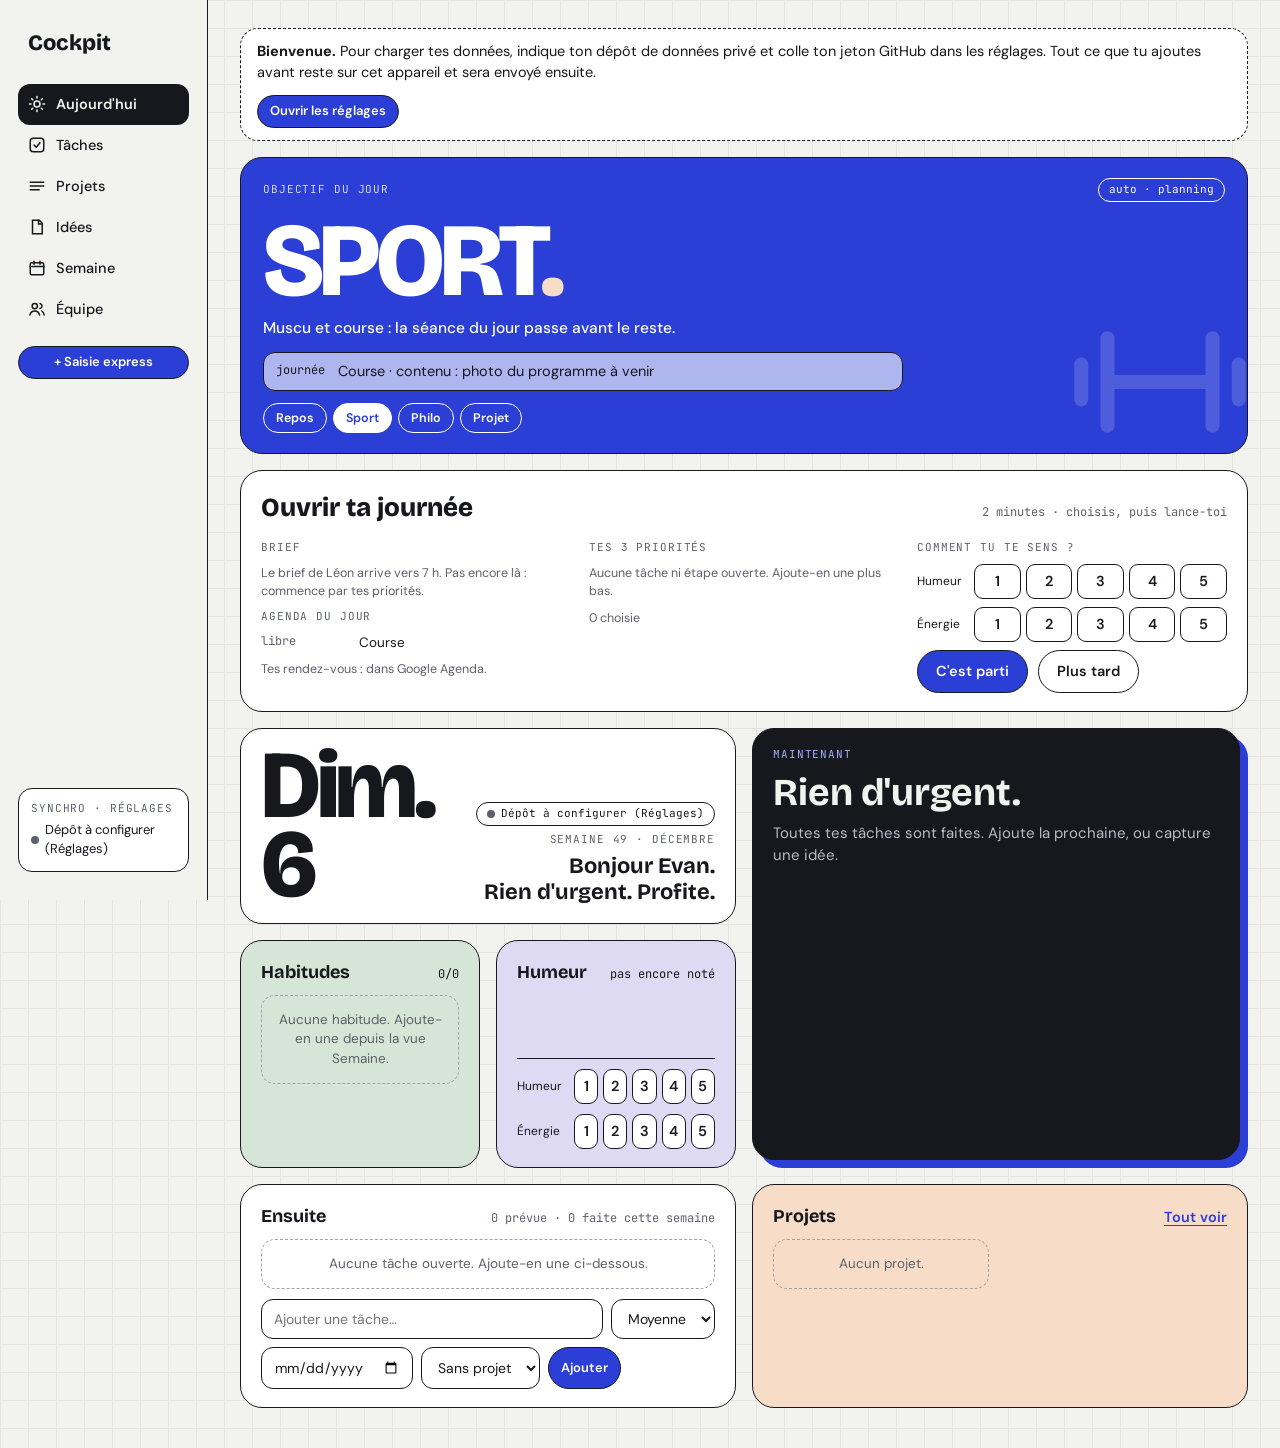
==== commit 69e49dc7: "feat(leon-data): dépôt de données configurable, changement de dépôt sûr, code public anonymisé - sto" ====
--- a/index.html
+++ b/index.html
@@ -41,7 +41,7 @@
   <main>
     <!-- AUJOURD'HUI -->
     <section class="view" id="v-aujourdhui" aria-label="Aujourd'hui">
-      <div class="banner" id="setup-banner" hidden><span><strong>Bienvenue.</strong> Pour charger tes données, colle ton jeton GitHub dans les réglages. Tout ce que tu ajoutes avant reste sur cet appareil et sera envoyé ensuite.</span><a class="btn primary sm" href="#reglages" style="text-decoration:none">Ouvrir les réglages</a></div>
+      <div class="banner" id="setup-banner" hidden><span><strong>Bienvenue.</strong> Pour charger tes données, indique ton dépôt de données privé et colle ton jeton GitHub dans les réglages. Tout ce que tu ajoutes avant reste sur cet appareil et sera envoyé ensuite.</span><a class="btn primary sm" href="#reglages" style="text-decoration:none">Ouvrir les réglages</a></div>
       <div class="bento">
         <section class="tile s4 obj" id="obj" hidden aria-label="Objectif du jour"></section>
         <section class="tile s4 ritual" id="ritual" hidden aria-label="Rituel du jour"></section>
@@ -157,7 +157,7 @@
         <div class="form">
           <label class="sr" for="eq-due">Pour quand (optionnel)</label><input type="date" class="field" id="eq-due" title="Pour quand (optionnel)">
           <button class="btn light sm" type="button" id="eq-send">Envoyer à Léon</button>
-          <a class="btn outline sm" style="text-decoration:none" href="https://claude.ai/code/session_01Lu3W2sovapt3TaBs8cNgh7" target="_blank" rel="noopener">Ouvrir le bureau de Léon ↗</a>
+          <span class="hint">Pour parler à Léon : ouvre ton bureau dans l'app Claude.</span>
         </div>
         <span class="hint" style="color:#B8BCC6">Ici : une demande courte, traitée vers 7 h, 13 h et 20 h. Pour discuter, joindre un document ou suivre un travail en direct : le bureau de Léon.</span>
       </section>
@@ -176,7 +176,7 @@
 
     <!-- RÉGLAGES -->
     <section class="view" id="v-reglages" aria-label="Réglages" hidden>
-      <div class="wkhead"><div><span class="eyebrow" id="set-meta">Synchronisation avec le coffre</span><h1>Réglages</h1></div></div>
+      <div class="wkhead"><div><span class="eyebrow" id="set-meta">Synchronisation avec ton dépôt de données</span><h1>Réglages</h1></div></div>
       <div class="bento">
         <section class="tile s2" aria-labelledby="h-sync">
           <div class="th"><h2 id="h-sync">Synchronisation</h2><span class="mono" id="set-st"></span></div>
@@ -186,10 +186,10 @@
         <section class="tile s2 lilac" aria-labelledby="h-tok">
           <div class="th"><h2 id="h-tok">Jeton GitHub</h2><span class="mono" id="tok-st"></span></div>
           <form id="set-form" class="setgrid" autocomplete="off">
-            <label class="full">Jeton (« fine-grained », limité au dépôt du coffre)
+            <label class="full">Jeton (« fine-grained », limité à ton dépôt de données privé)
               <input class="field" type="password" id="set-token" placeholder="github_pat_…" autocomplete="off" autocapitalize="off" spellcheck="false">
             </label>
-            <details class="adv full"><summary>Dépôt et dossier (déjà remplis)</summary>
+            <details class="adv full" id="set-adv" open><summary>Dépôt de données privé (propriétaire, nom, dossier « data »)</summary>
               <div class="setgrid" style="margin-top:8px">
                 <label>Propriétaire<input class="field" id="set-owner" autocapitalize="off" spellcheck="false"></label>
                 <label>Dépôt<input class="field" id="set-repo" autocapitalize="off" spellcheck="false"></label>
@@ -200,7 +200,7 @@
             <div class="btns full" style="margin-top:0"><button class="btn primary sm" type="submit">Enregistrer</button><button class="btn sm" type="button" id="set-test">Tester le jeton</button></div>
             <div class="full" id="set-res" role="status"></div>
           </form>
-          <span class="hint">Le jeton reste seulement sur cet appareil. Il n'est jamais écrit dans le coffre. Laisse le champ vide pour garder le jeton actuel.</span>
+          <span class="hint">Le jeton reste seulement sur cet appareil. Il n'est jamais écrit dans un dépôt. Laisse le champ vide pour garder le jeton actuel.</span>
         </section>
         <section class="tile s2 peach" aria-labelledby="h-lim">
           <div class="th"><h2 id="h-lim">Ce que l'app ne fait pas (v1)</h2></div>
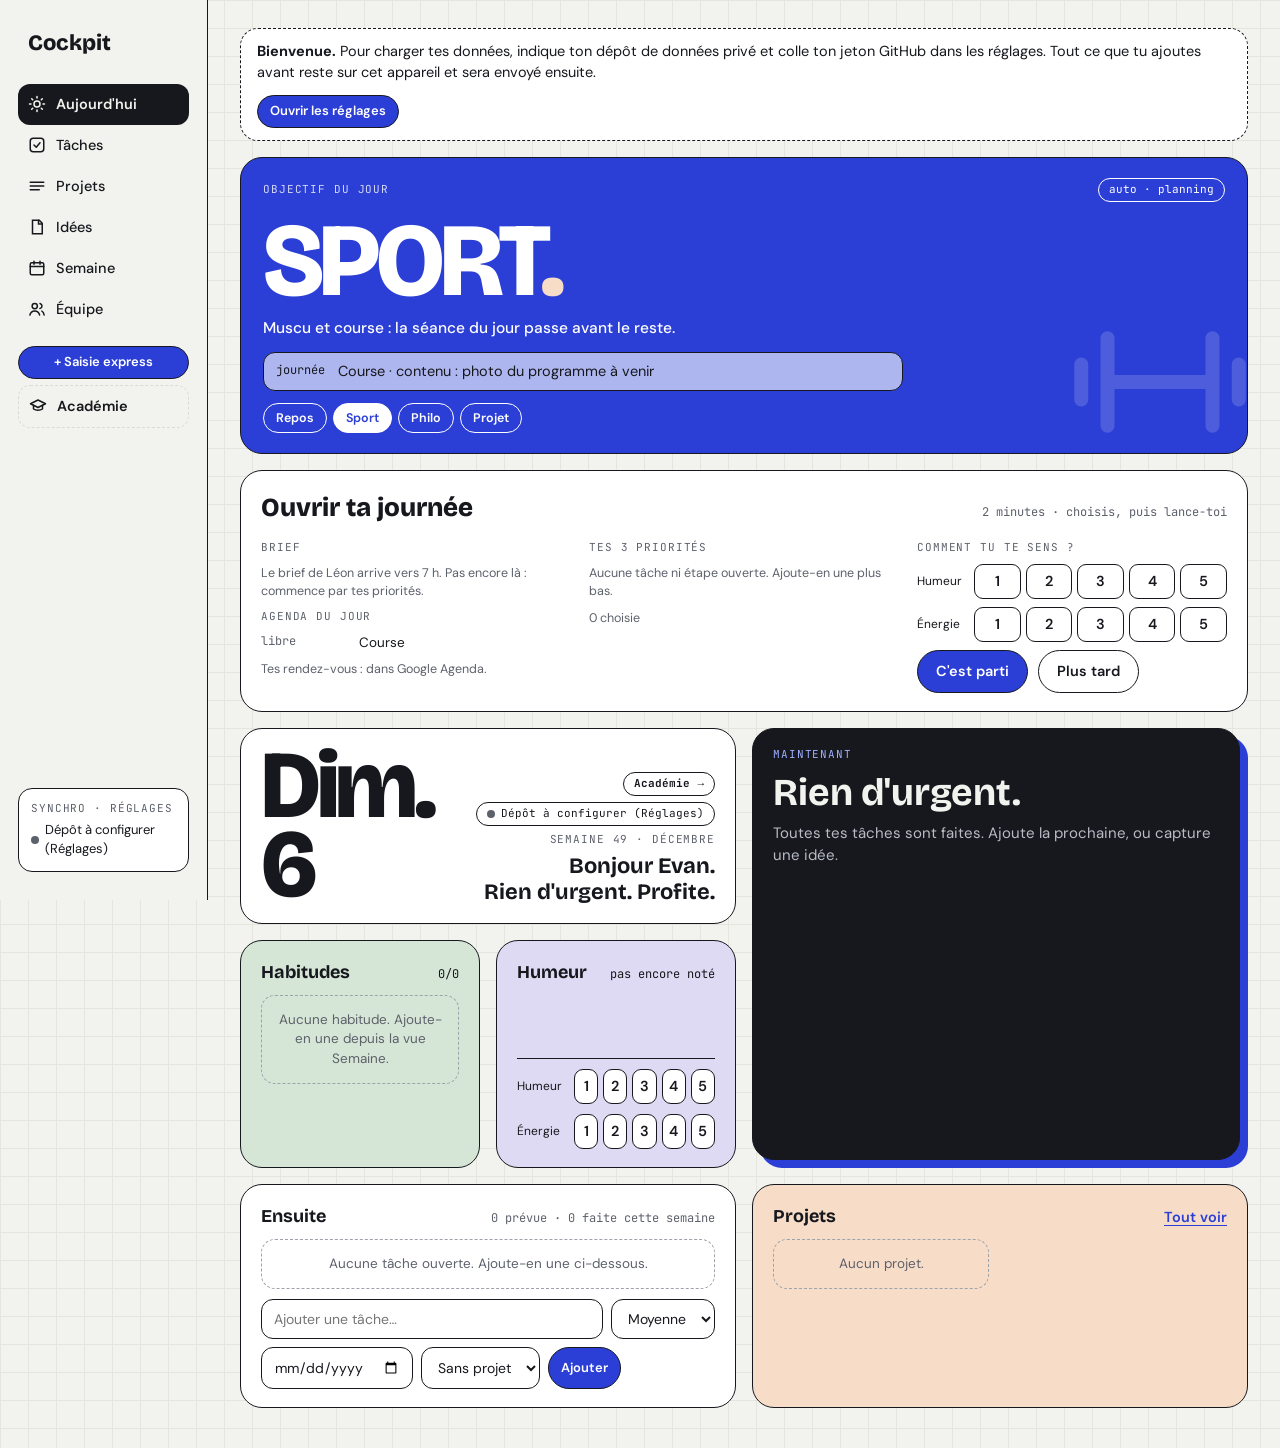
==== commit 4037f297: "Bouton Académie dans le Cockpit et lien retour vers le Cockpit (Cockpit 1.0.3, Académie 0.1.1)" ====
--- a/index.html
+++ b/index.html
@@ -32,6 +32,7 @@
       <a href="#equipe" data-v="equipe"><svg width="18" height="18" viewBox="0 0 24 24" fill="none" stroke="currentColor" stroke-width="2" stroke-linecap="round" aria-hidden="true"><circle cx="9" cy="8" r="3.5"/><path d="M2.5 20c.8-3.6 3.4-5.5 6.5-5.5s5.7 1.9 6.5 5.5"/><path d="M16 4.6a3.5 3.5 0 0 1 0 6.8M18.5 14.8c1.7.8 2.7 2.6 3 5.2"/></svg><span class="lbl">Équipe</span><span class="sr">Équipe</span><span class="badge" id="eq-badge" hidden></span></a>
     </div>
     <button class="btn primary sm qa-open" type="button" data-qa>+ Saisie express</button>
+    <a class="acad" href="academie/"><svg width="18" height="18" viewBox="0 0 24 24" fill="none" stroke="currentColor" stroke-width="2" stroke-linecap="round" stroke-linejoin="round" aria-hidden="true"><path d="M2 9l10-5 10 5-10 5z"/><path d="M6 11v5c3 2 9 2 12 0v-5"/></svg><span>Académie</span></a>
     <a class="sync" href="#reglages" aria-label="Synchronisation et réglages">
       <span class="eyebrow">Synchro · Réglages</span>
       <span class="st"><span class="dot wait" id="sync-dot"></span><span id="sync-t">Démarrage…</span></span>
@@ -47,7 +48,7 @@
         <section class="tile s4 ritual" id="ritual" hidden aria-label="Rituel du jour"></section>
         <section class="tile datet s2" aria-label="Date">
           <div class="bigdate" id="bigdate">—</div>
-          <div class="greet"><a class="synclink" href="#reglages" id="sync-chip" aria-label="État de la synchronisation"><span class="dot wait" id="sync-dot2"></span><span id="sync-t2">…</span></a><span class="eyebrow" id="weekl">—</span><b id="greet">Bonjour Evan.</b></div>
+          <div class="greet"><span class="chips"><a class="synclink acadlink" href="academie/">Académie →</a><a class="synclink" href="#reglages" id="sync-chip" aria-label="État de la synchronisation"><span class="dot wait" id="sync-dot2"></span><span id="sync-t2">…</span></a></span><span class="eyebrow" id="weekl">—</span><b id="greet">Bonjour Evan.</b></div>
         </section>
         <section class="tile ink focus s2 r2" id="focus" aria-labelledby="f-title"></section>
         <section class="tile sage" aria-labelledby="h-hab">
--- a/styles.css
+++ b/styles.css
@@ -361,7 +361,7 @@
   .app { display: block; }
   .rail { position: fixed; z-index: 20; top: auto; left: 0; right: 0; bottom: 0; width: auto; height: auto; flex-direction: row; justify-content: space-around; align-items: center; gap: 0; border-right: 0; border-top: 1.5px solid var(--ink); border-radius: 22px 22px 0 0; background: var(--white);
     padding: 8px max(12px, env(safe-area-inset-right, 0px)) calc(8px + env(safe-area-inset-bottom, 0px)) max(12px, env(safe-area-inset-left, 0px)); }
-  .brand, .sync, .nav .lbl { display: none; }
+  .brand, .sync, .acad, .nav .lbl { display: none; }
   .nav { display: contents; }
   .nav a { width: 44px; height: 48px; justify-content: center; padding: 0; position: relative; }
   .nav .badge { position: absolute; top: 3px; right: -2px; margin: 0; }
@@ -411,3 +411,7 @@
 /* tuile à deux colonnes (« Ensuite ») : étiquettes sous le titre, sinon un titre long n'a plus de place */
 .tile.s2 .row { grid-template-columns: auto minmax(0, 1fr) auto; }
 .tile.s2 .row .tags { grid-column: 2 / 4; grid-row: 2; justify-content: flex-start; }
+.acad { display: flex; align-items: center; gap: 10px; padding: 10px; border-radius: 12px; color: var(--ink); text-decoration: none; font-weight: 600; border: 1.5px dashed var(--line); }
+.acad:hover { background: var(--white); }
+.chips { display: flex; gap: 6px; flex-wrap: wrap; justify-content: flex-end; max-width: 100%; }
+.acadlink { font-weight: 700; }
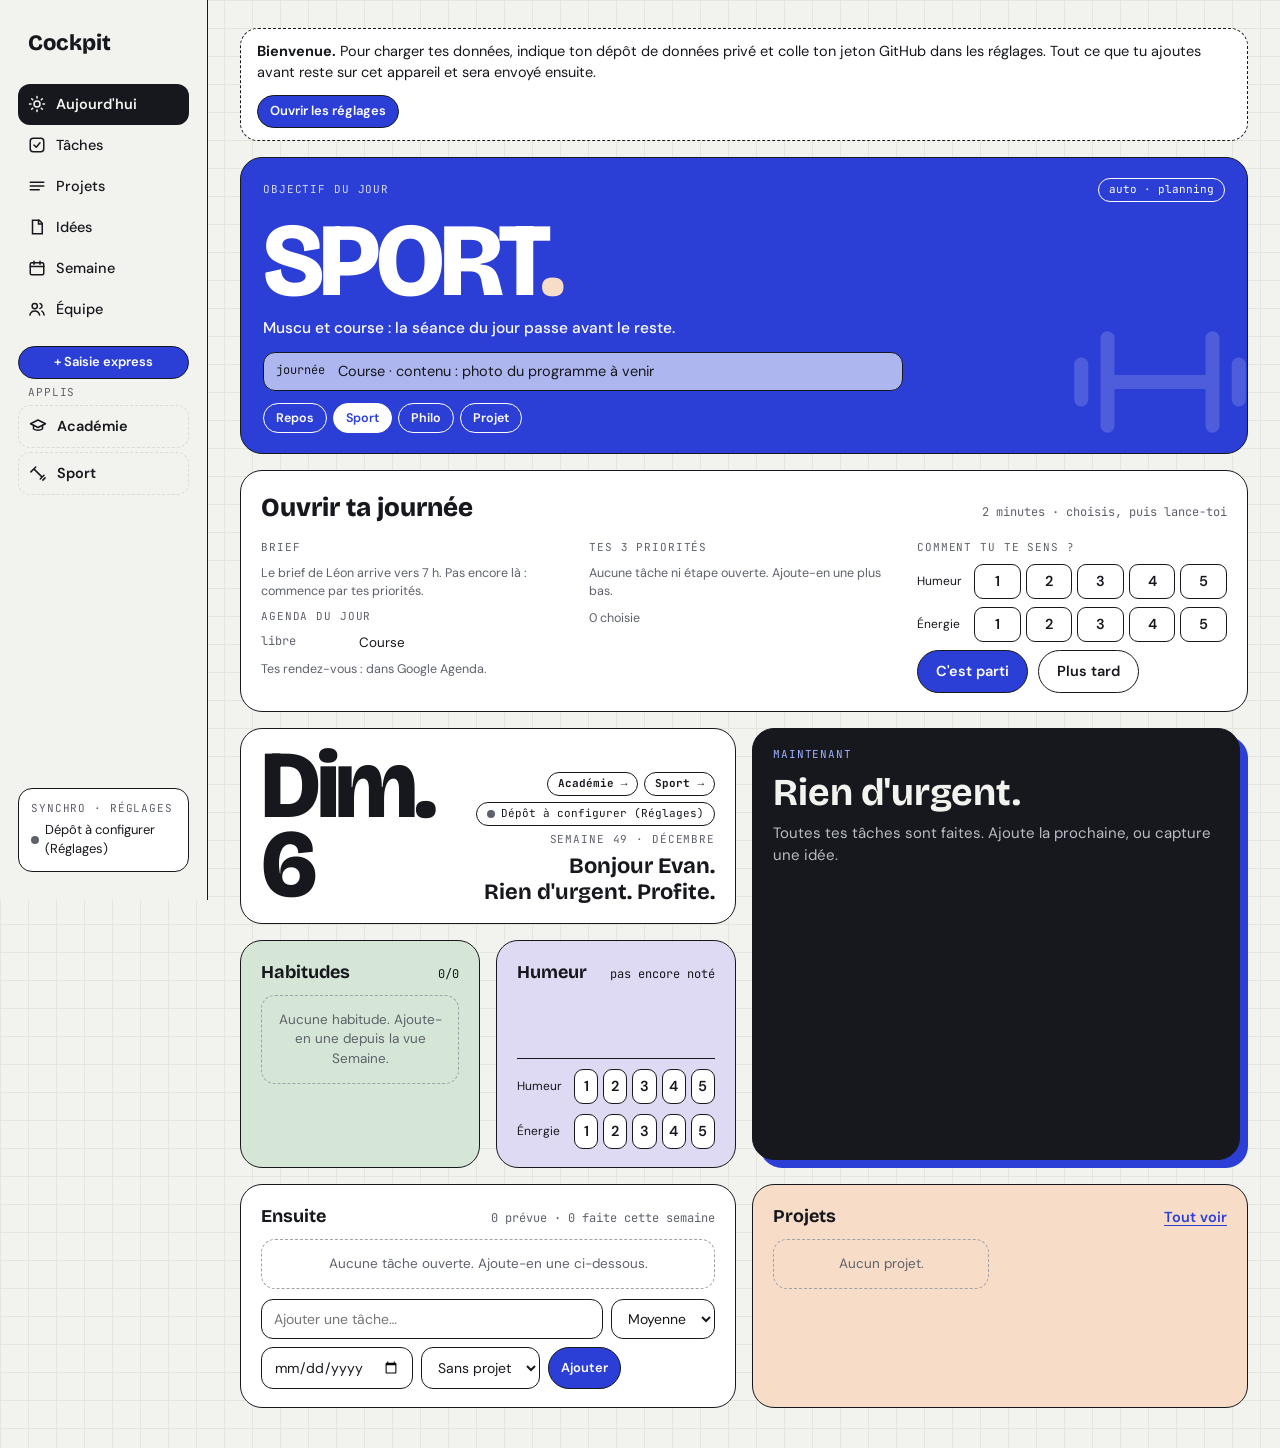
==== commit db8ee541: "Lanceur d'applis dans le Cockpit (Académie, Sport) et lien retour depuis Sport" ====
--- a/index.html
+++ b/index.html
@@ -32,7 +32,10 @@
       <a href="#equipe" data-v="equipe"><svg width="18" height="18" viewBox="0 0 24 24" fill="none" stroke="currentColor" stroke-width="2" stroke-linecap="round" aria-hidden="true"><circle cx="9" cy="8" r="3.5"/><path d="M2.5 20c.8-3.6 3.4-5.5 6.5-5.5s5.7 1.9 6.5 5.5"/><path d="M16 4.6a3.5 3.5 0 0 1 0 6.8M18.5 14.8c1.7.8 2.7 2.6 3 5.2"/></svg><span class="lbl">Équipe</span><span class="sr">Équipe</span><span class="badge" id="eq-badge" hidden></span></a>
     </div>
     <button class="btn primary sm qa-open" type="button" data-qa>+ Saisie express</button>
-    <a class="acad" href="academie/"><svg width="18" height="18" viewBox="0 0 24 24" fill="none" stroke="currentColor" stroke-width="2" stroke-linecap="round" stroke-linejoin="round" aria-hidden="true"><path d="M2 9l10-5 10 5-10 5z"/><path d="M6 11v5c3 2 9 2 12 0v-5"/></svg><span>Académie</span></a>
+    <div class="apps" aria-label="Applis"><span class="eyebrow">Applis</span>
+      <a class="acad" href="academie/"><svg width="18" height="18" viewBox="0 0 24 24" fill="none" stroke="currentColor" stroke-width="2" stroke-linecap="round" stroke-linejoin="round" aria-hidden="true"><path d="M2 9l10-5 10 5-10 5z"/><path d="M6 11v5c3 2 9 2 12 0v-5"/></svg><span>Académie</span></a>
+      <a class="acad" href="sport/"><svg width="18" height="18" viewBox="0 0 24 24" fill="none" stroke="currentColor" stroke-width="2" stroke-linecap="round" stroke-linejoin="round" aria-hidden="true"><path d="M6.5 6.5l11 11M4 9l5-5M15 20l5-5M2.5 10.5l3-3M18.5 21.5l3-3"/></svg><span>Sport</span></a>
+    </div>
     <a class="sync" href="#reglages" aria-label="Synchronisation et réglages">
       <span class="eyebrow">Synchro · Réglages</span>
       <span class="st"><span class="dot wait" id="sync-dot"></span><span id="sync-t">Démarrage…</span></span>
@@ -48,7 +51,7 @@
         <section class="tile s4 ritual" id="ritual" hidden aria-label="Rituel du jour"></section>
         <section class="tile datet s2" aria-label="Date">
           <div class="bigdate" id="bigdate">—</div>
-          <div class="greet"><span class="chips"><a class="synclink acadlink" href="academie/">Académie →</a><a class="synclink" href="#reglages" id="sync-chip" aria-label="État de la synchronisation"><span class="dot wait" id="sync-dot2"></span><span id="sync-t2">…</span></a></span><span class="eyebrow" id="weekl">—</span><b id="greet">Bonjour Evan.</b></div>
+          <div class="greet"><span class="chips"><a class="synclink acadlink" href="academie/">Académie →</a><a class="synclink acadlink sportlink" href="sport/">Sport →</a><a class="synclink" href="#reglages" id="sync-chip" aria-label="État de la synchronisation"><span class="dot wait" id="sync-dot2"></span><span id="sync-t2">…</span></a></span><span class="eyebrow" id="weekl">—</span><b id="greet">Bonjour Evan.</b></div>
         </section>
         <section class="tile ink focus s2 r2" id="focus" aria-labelledby="f-title"></section>
         <section class="tile sage" aria-labelledby="h-hab">
--- a/styles.css
+++ b/styles.css
@@ -361,7 +361,7 @@
   .app { display: block; }
   .rail { position: fixed; z-index: 20; top: auto; left: 0; right: 0; bottom: 0; width: auto; height: auto; flex-direction: row; justify-content: space-around; align-items: center; gap: 0; border-right: 0; border-top: 1.5px solid var(--ink); border-radius: 22px 22px 0 0; background: var(--white);
     padding: 8px max(12px, env(safe-area-inset-right, 0px)) calc(8px + env(safe-area-inset-bottom, 0px)) max(12px, env(safe-area-inset-left, 0px)); }
-  .brand, .sync, .acad, .nav .lbl { display: none; }
+  .brand, .sync, .apps, .nav .lbl { display: none; }
   .nav { display: contents; }
   .nav a { width: 44px; height: 48px; justify-content: center; padding: 0; position: relative; }
   .nav .badge { position: absolute; top: 3px; right: -2px; margin: 0; }
@@ -415,3 +415,5 @@
 .acad:hover { background: var(--white); }
 .chips { display: flex; gap: 6px; flex-wrap: wrap; justify-content: flex-end; max-width: 100%; }
 .acadlink { font-weight: 700; }
+.apps { display: grid; gap: 4px; }
+.apps .eyebrow { padding: 0 10px; }
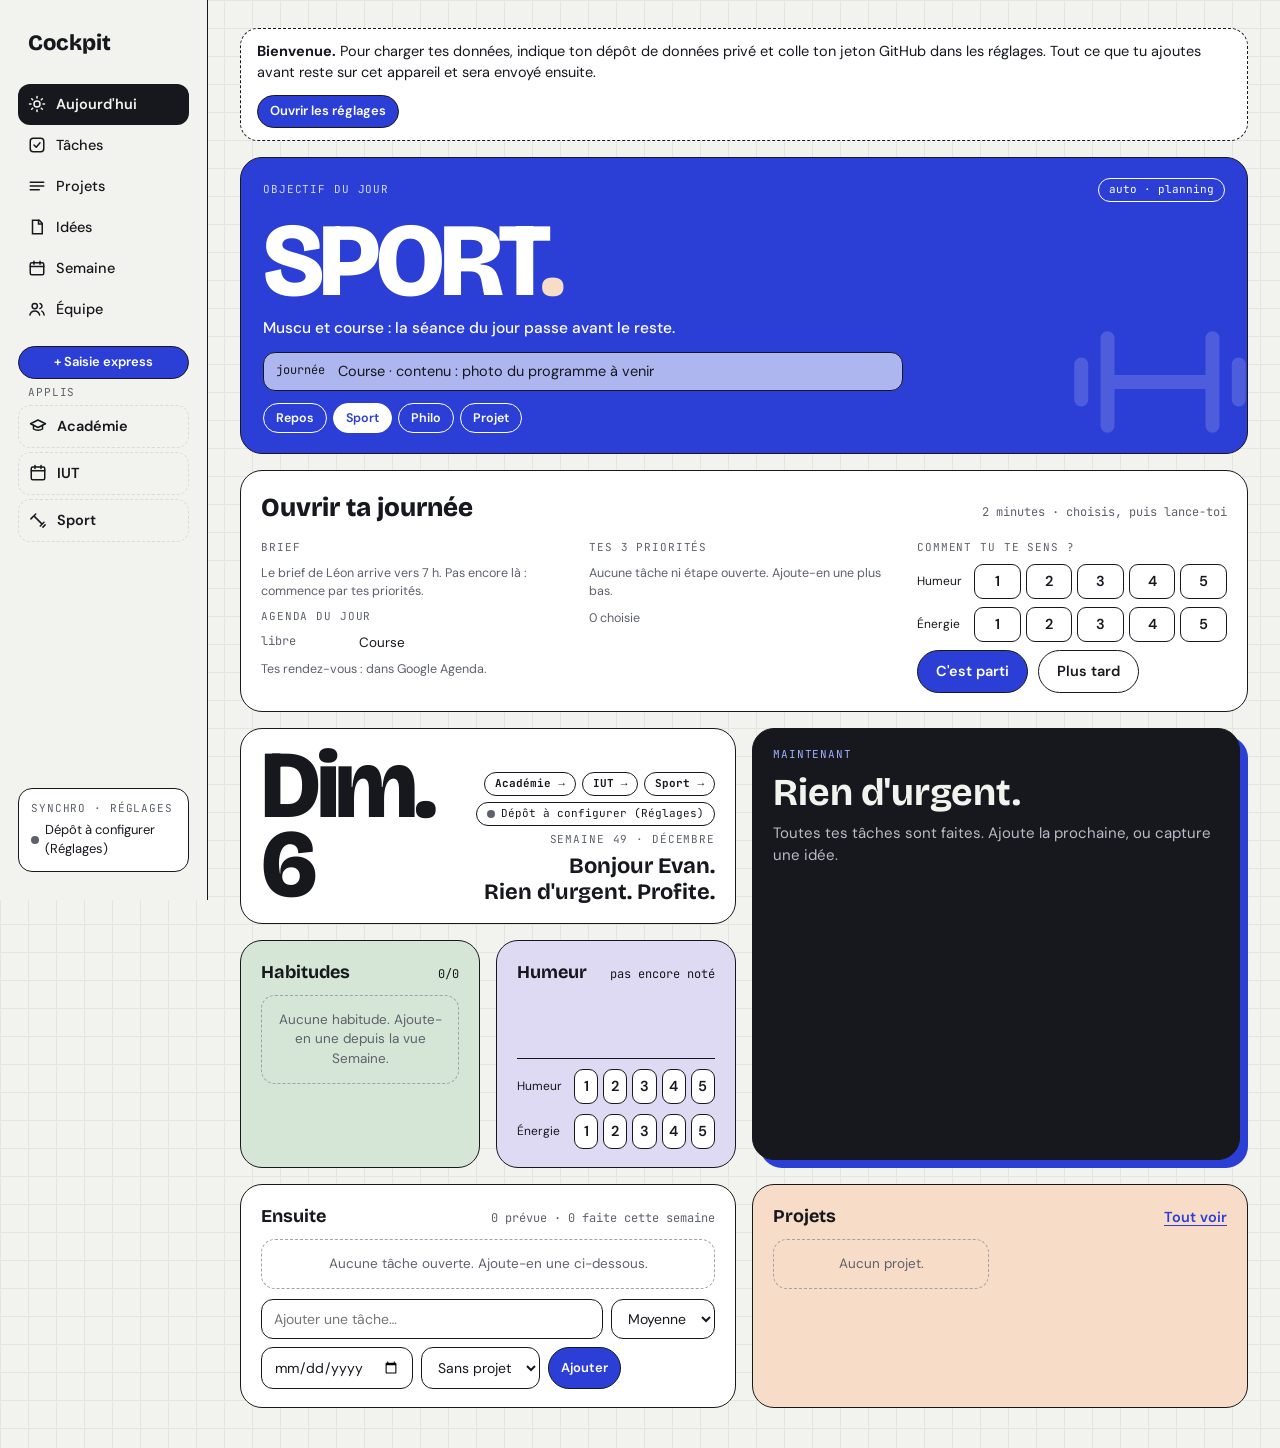
==== commit f93cd417: "IUT : appli iut/ (emploi du temps .ics, contacts, devoirs) ; Académie recentrée sur le perso Co-Auth" ====
--- a/index.html
+++ b/index.html
@@ -34,6 +34,7 @@
     <button class="btn primary sm qa-open" type="button" data-qa>+ Saisie express</button>
     <div class="apps" aria-label="Applis"><span class="eyebrow">Applis</span>
       <a class="acad" href="academie/"><svg width="18" height="18" viewBox="0 0 24 24" fill="none" stroke="currentColor" stroke-width="2" stroke-linecap="round" stroke-linejoin="round" aria-hidden="true"><path d="M2 9l10-5 10 5-10 5z"/><path d="M6 11v5c3 2 9 2 12 0v-5"/></svg><span>Académie</span></a>
+      <a class="acad" href="iut/"><svg width="18" height="18" viewBox="0 0 24 24" fill="none" stroke="currentColor" stroke-width="2" stroke-linecap="round" stroke-linejoin="round" aria-hidden="true"><rect x="3" y="4" width="18" height="17" rx="2"/><path d="M3 9h18M8 2v4M16 2v4"/></svg><span>IUT</span></a>
       <a class="acad" href="sport/"><svg width="18" height="18" viewBox="0 0 24 24" fill="none" stroke="currentColor" stroke-width="2" stroke-linecap="round" stroke-linejoin="round" aria-hidden="true"><path d="M6.5 6.5l11 11M4 9l5-5M15 20l5-5M2.5 10.5l3-3M18.5 21.5l3-3"/></svg><span>Sport</span></a>
     </div>
     <a class="sync" href="#reglages" aria-label="Synchronisation et réglages">
@@ -51,7 +52,7 @@
         <section class="tile s4 ritual" id="ritual" hidden aria-label="Rituel du jour"></section>
         <section class="tile datet s2" aria-label="Date">
           <div class="bigdate" id="bigdate">—</div>
-          <div class="greet"><span class="chips"><a class="synclink acadlink" href="academie/">Académie →</a><a class="synclink acadlink sportlink" href="sport/">Sport →</a><a class="synclink" href="#reglages" id="sync-chip" aria-label="État de la synchronisation"><span class="dot wait" id="sync-dot2"></span><span id="sync-t2">…</span></a></span><span class="eyebrow" id="weekl">—</span><b id="greet">Bonjour Evan.</b></div>
+          <div class="greet"><span class="chips"><a class="synclink acadlink" href="academie/">Académie →</a><a class="synclink acadlink iutlink" href="iut/">IUT →</a><a class="synclink acadlink sportlink" href="sport/">Sport →</a><a class="synclink" href="#reglages" id="sync-chip" aria-label="État de la synchronisation"><span class="dot wait" id="sync-dot2"></span><span id="sync-t2">…</span></a></span><span class="eyebrow" id="weekl">—</span><b id="greet">Bonjour Evan.</b></div>
         </section>
         <section class="tile ink focus s2 r2" id="focus" aria-labelledby="f-title"></section>
         <section class="tile sage" aria-labelledby="h-hab">
